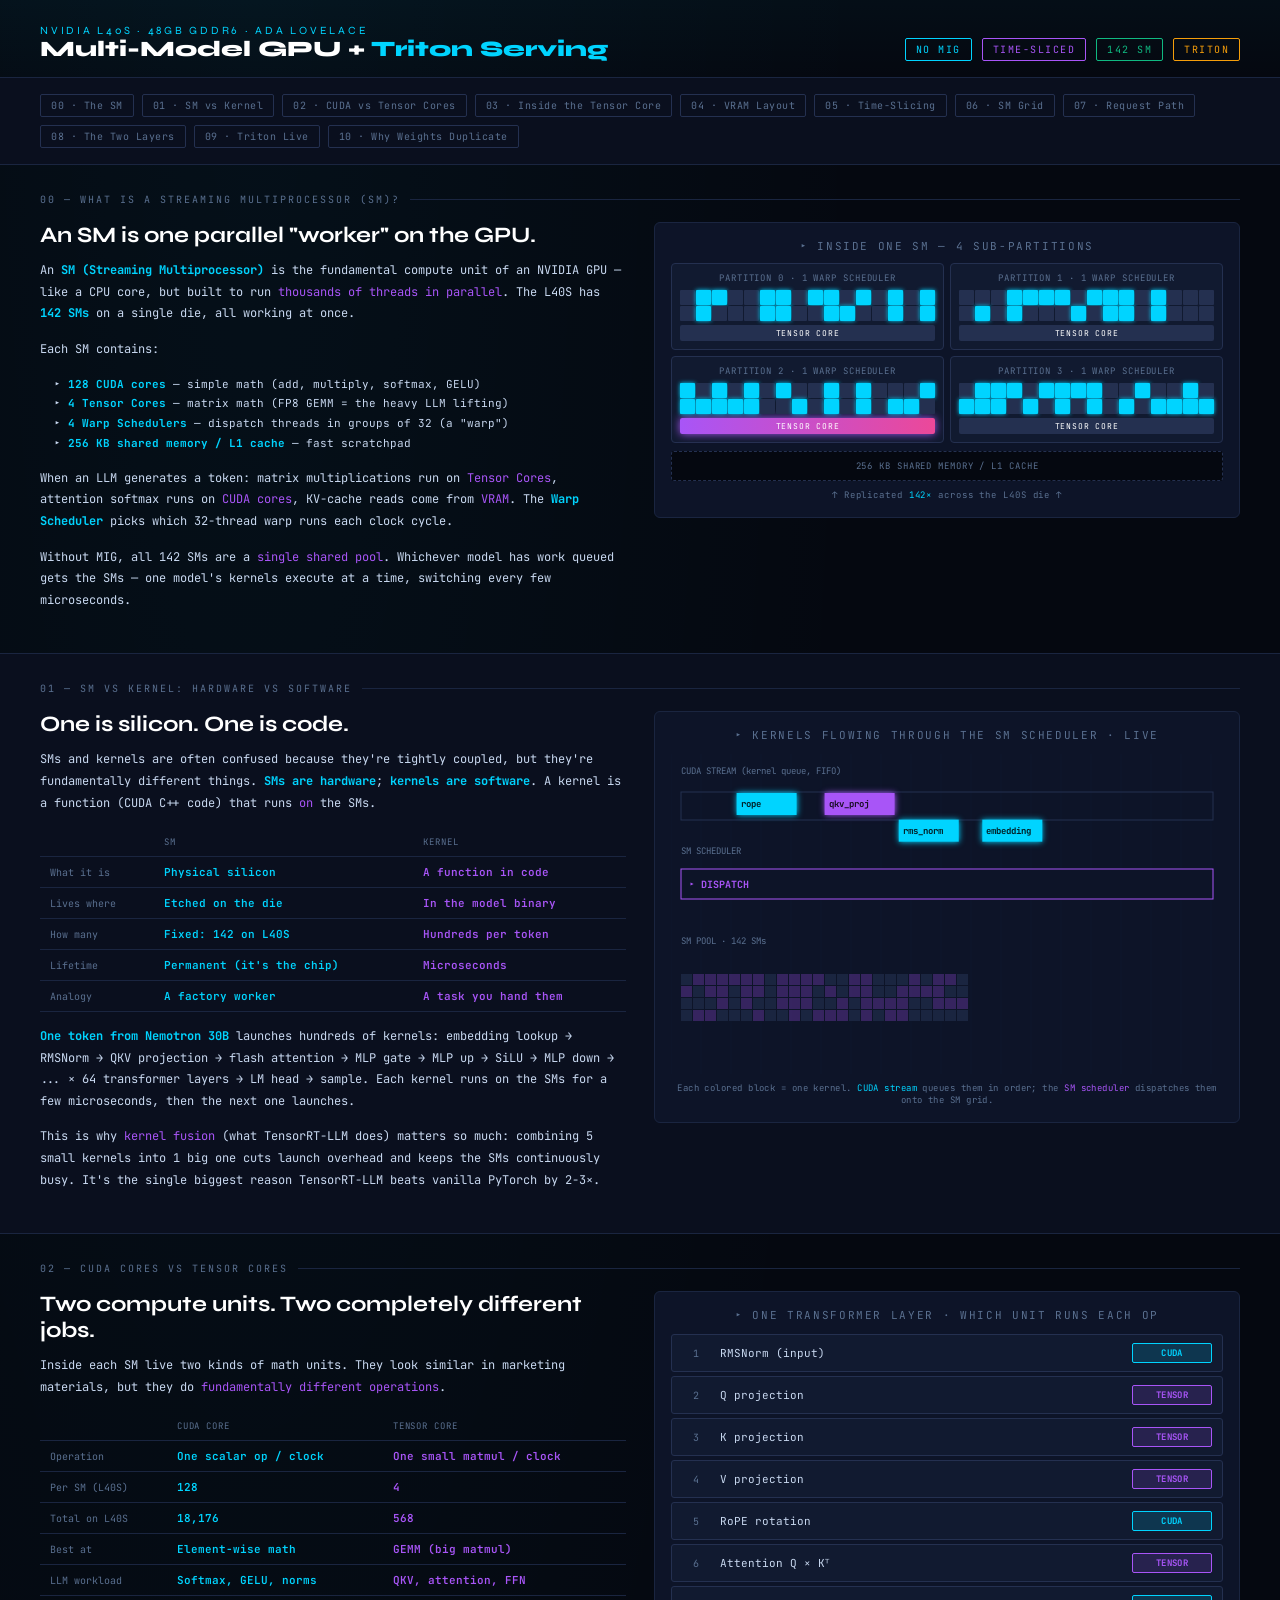
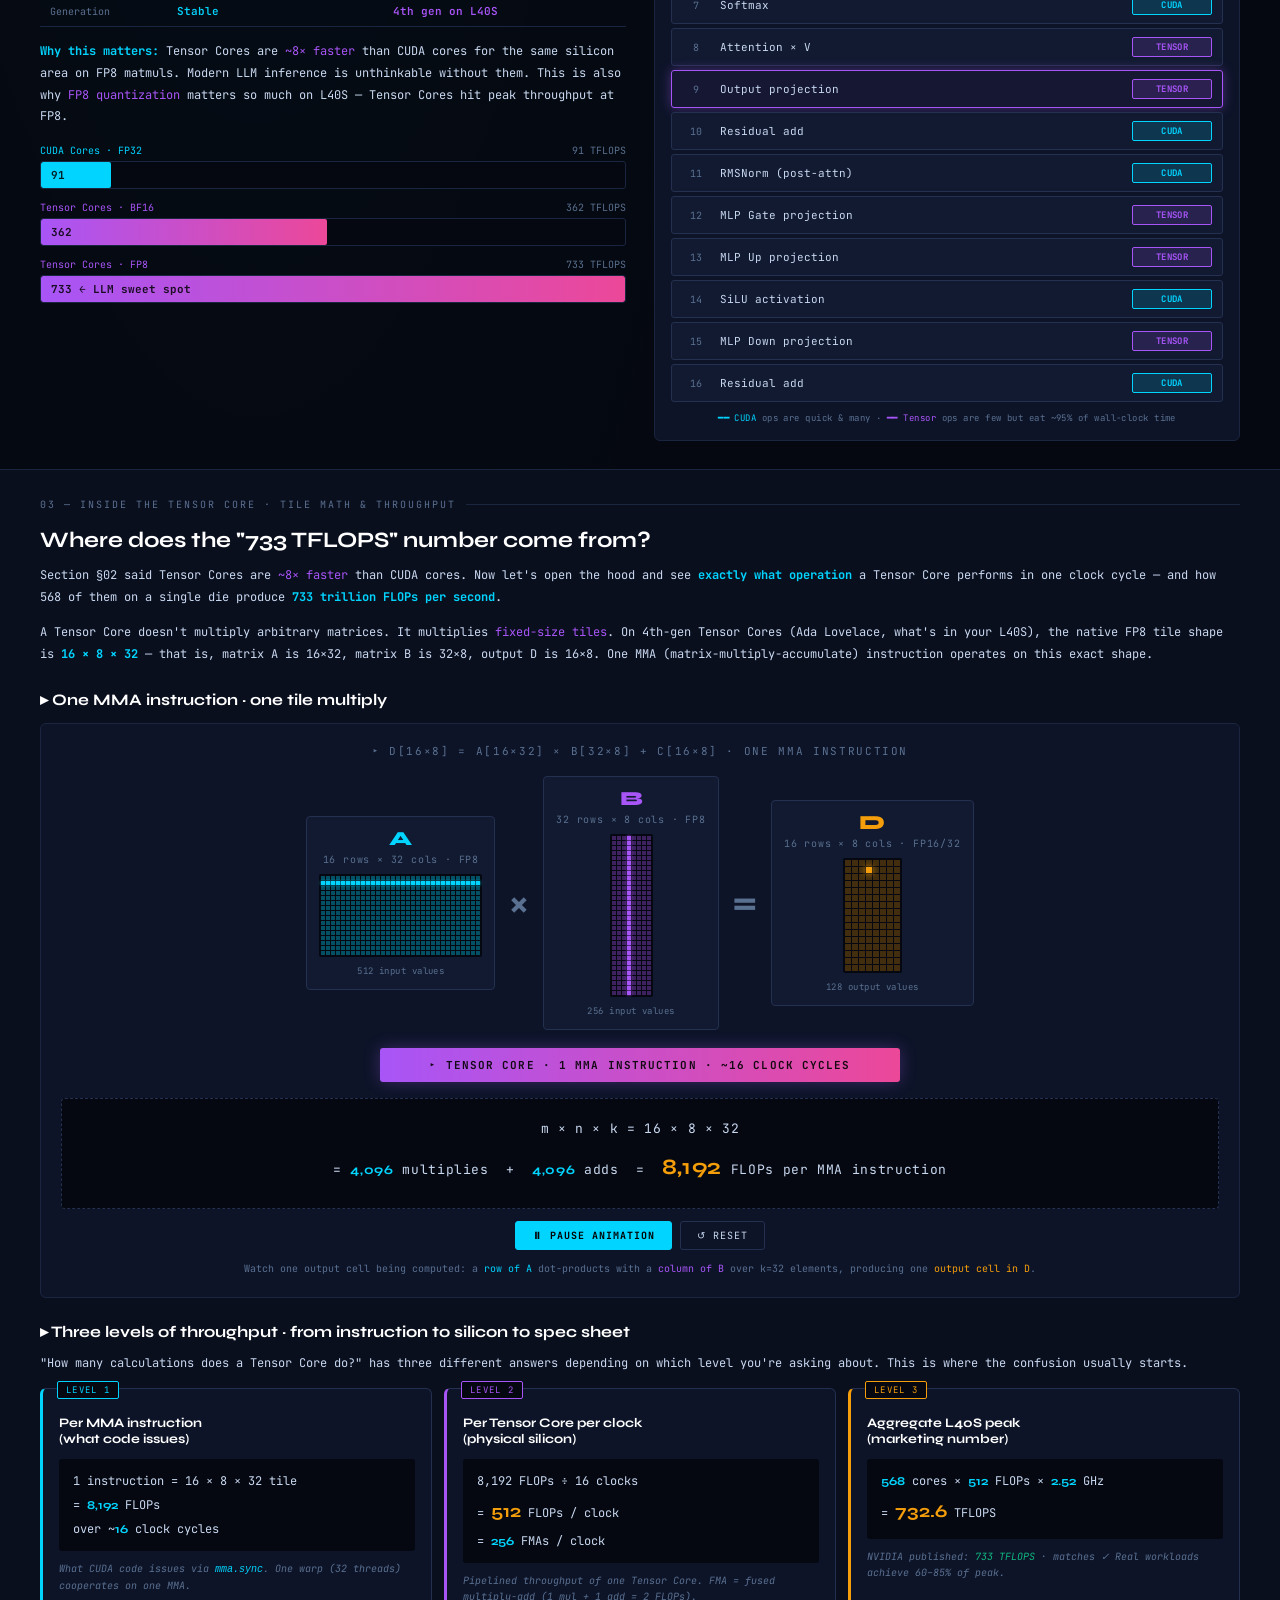
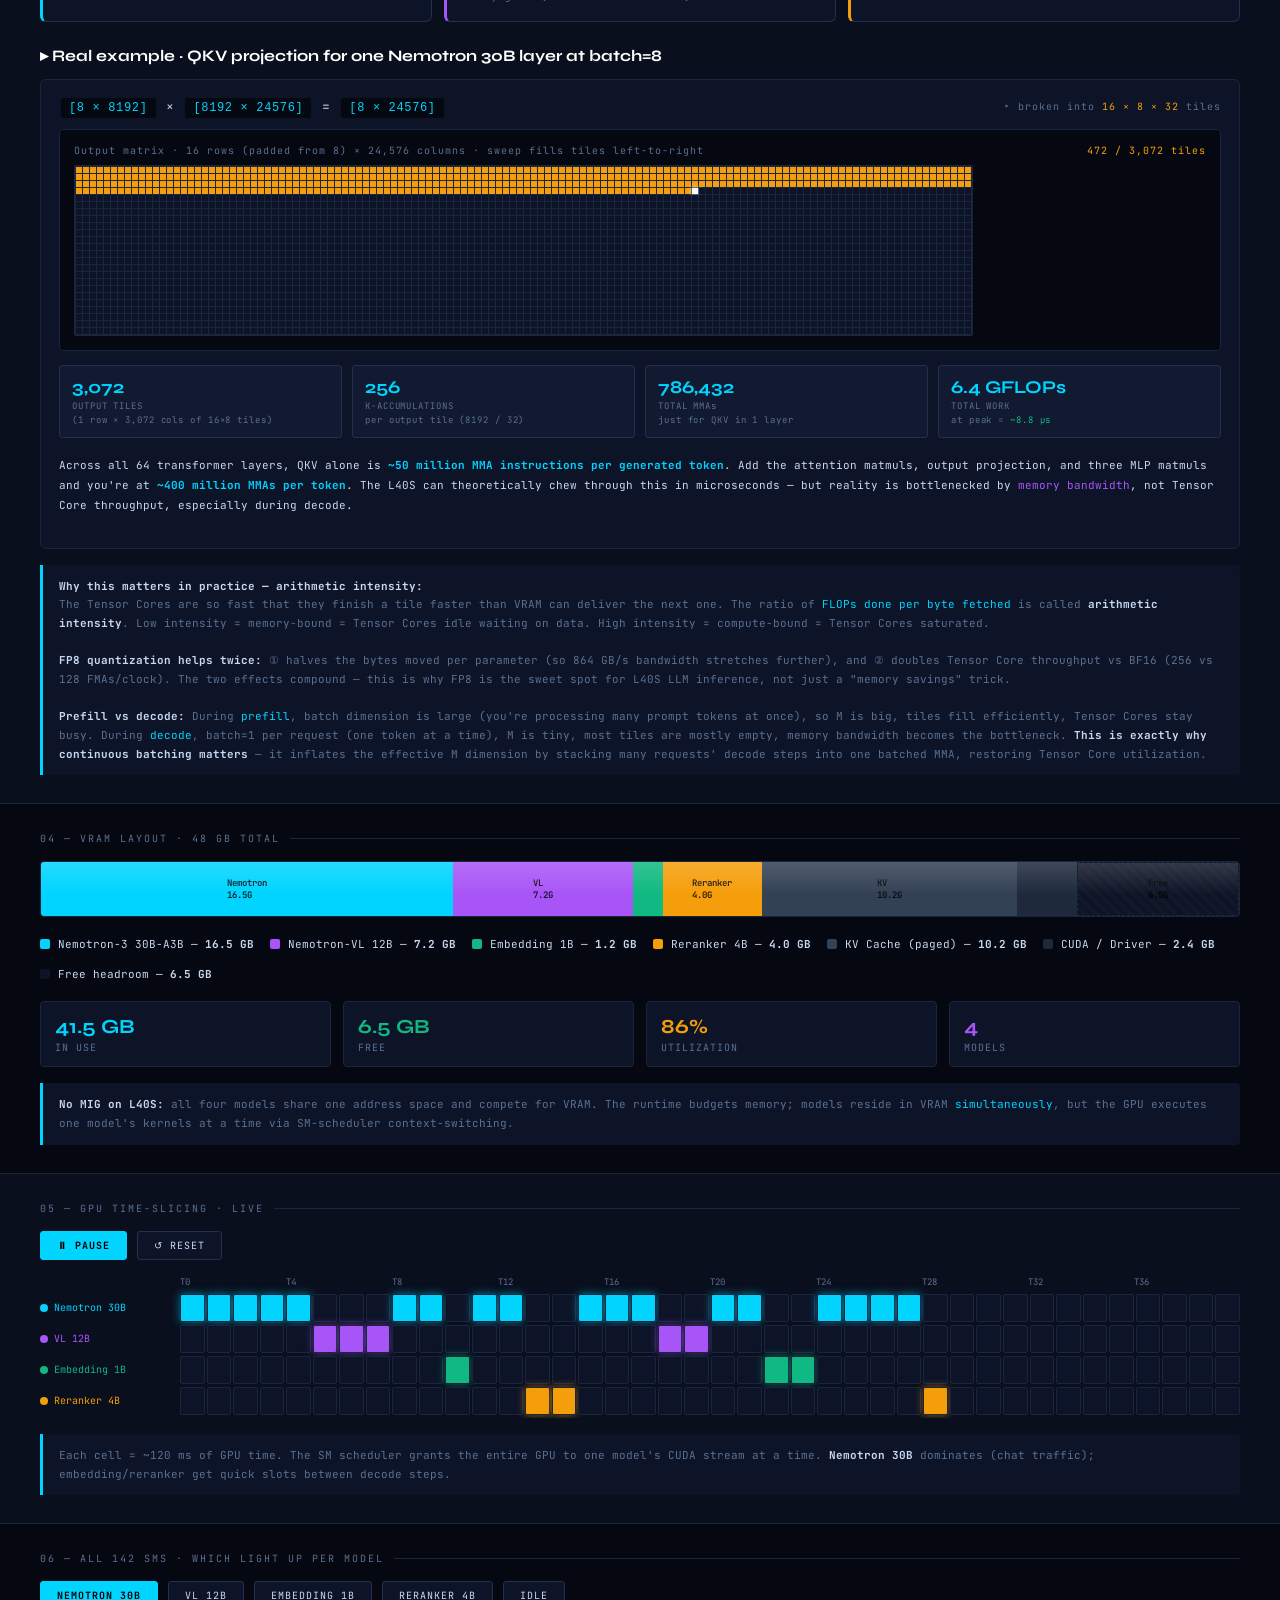
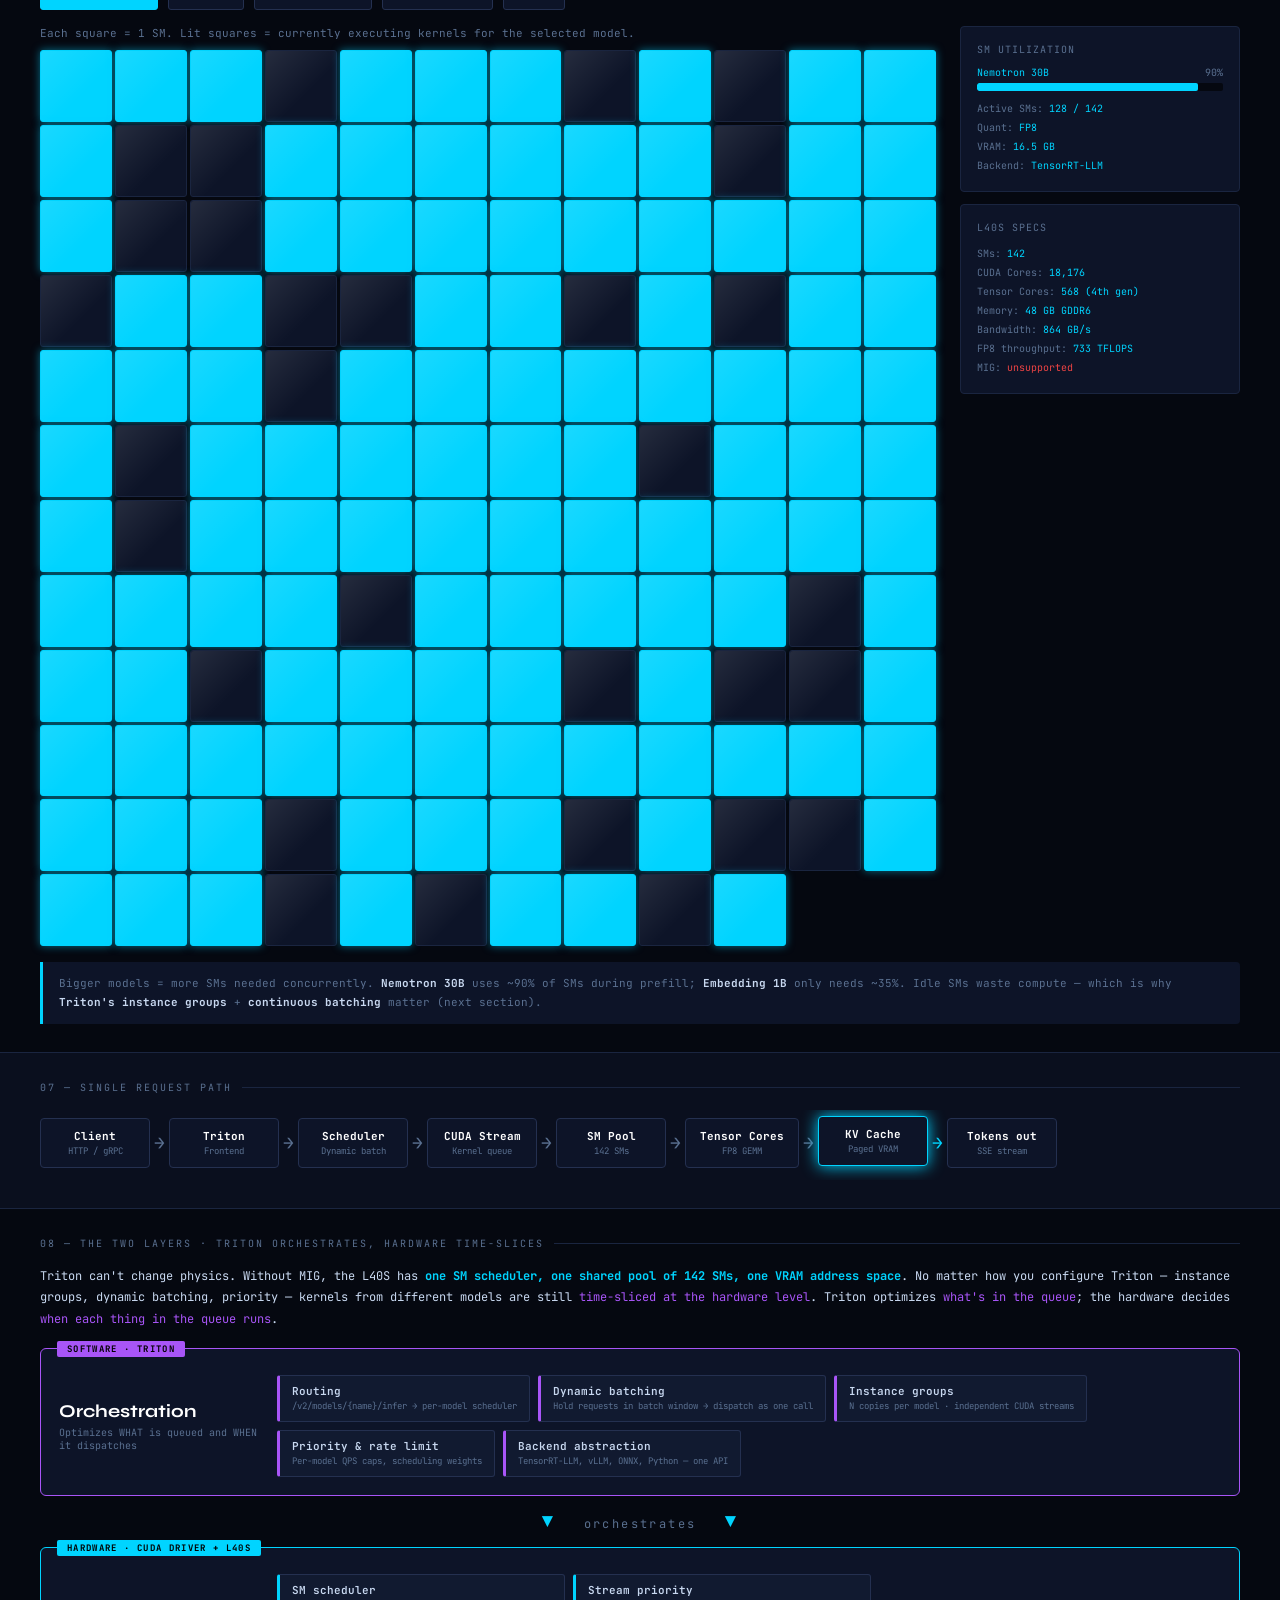
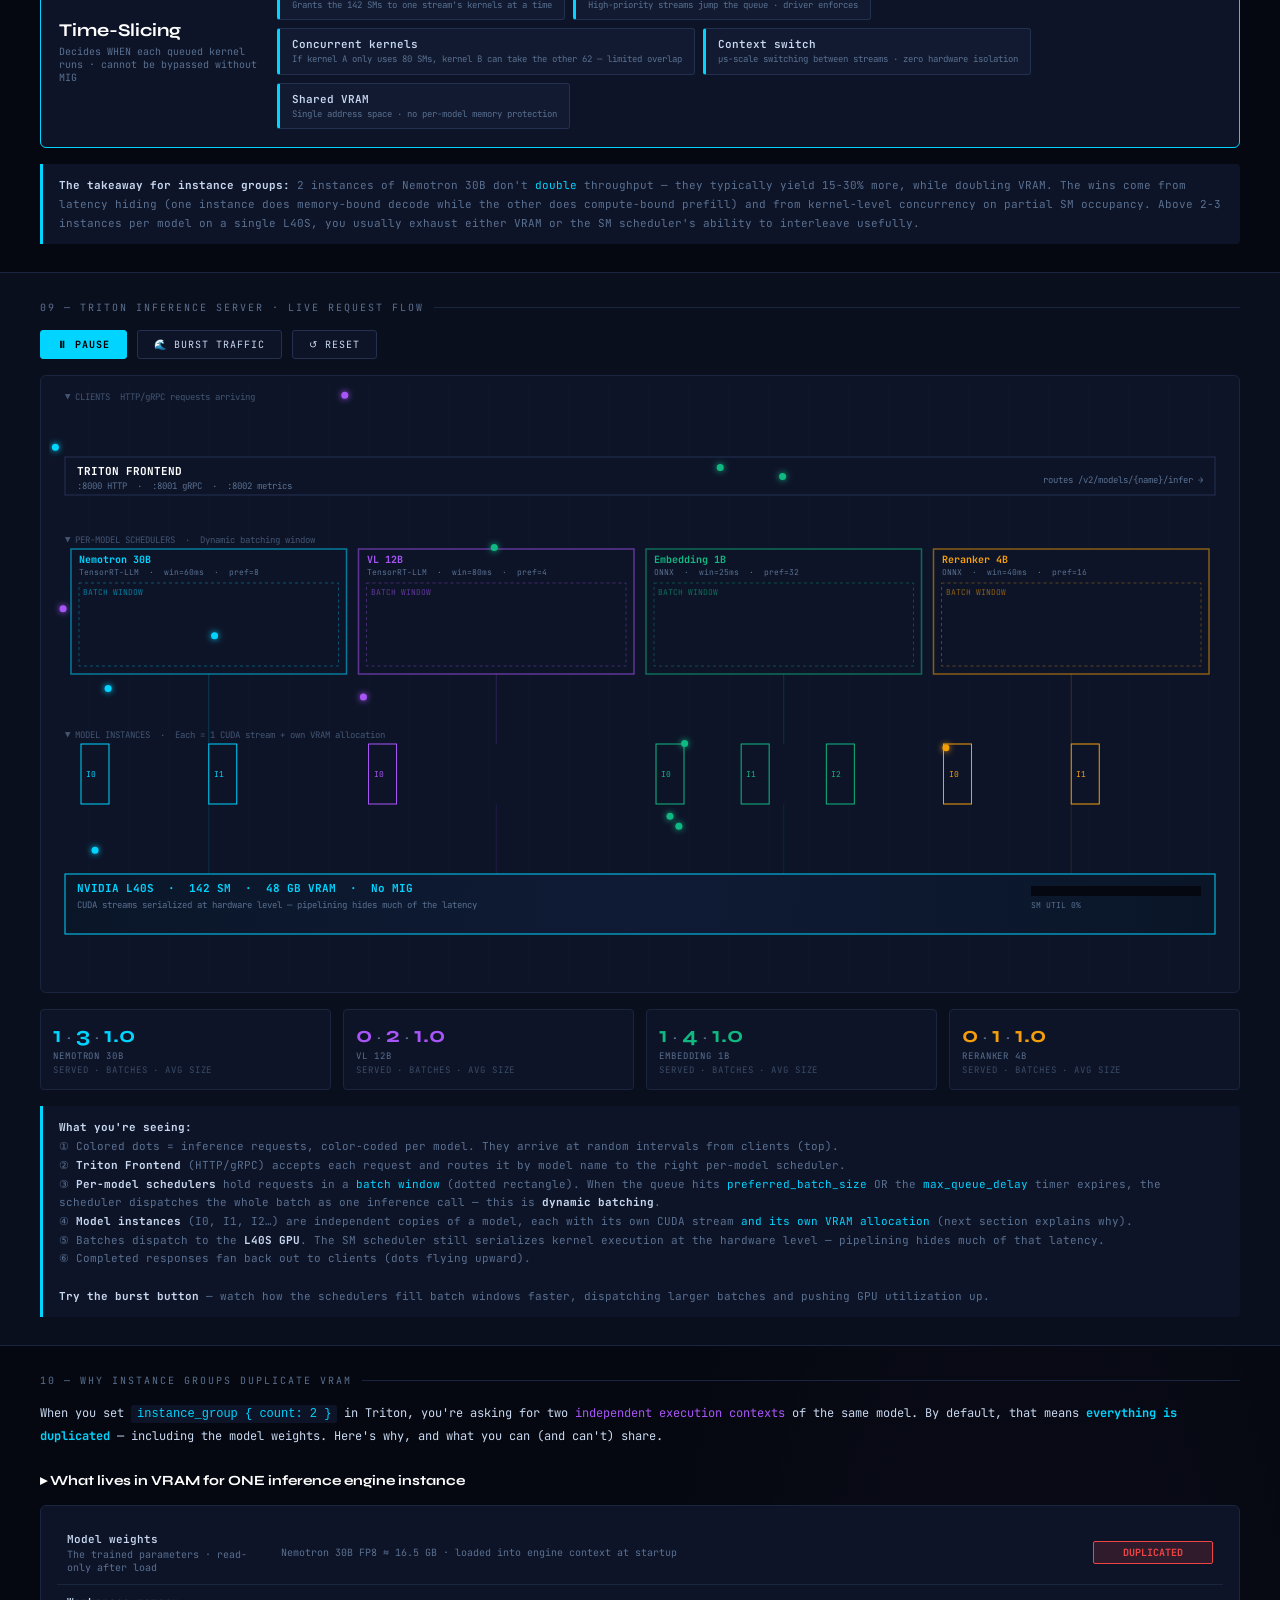
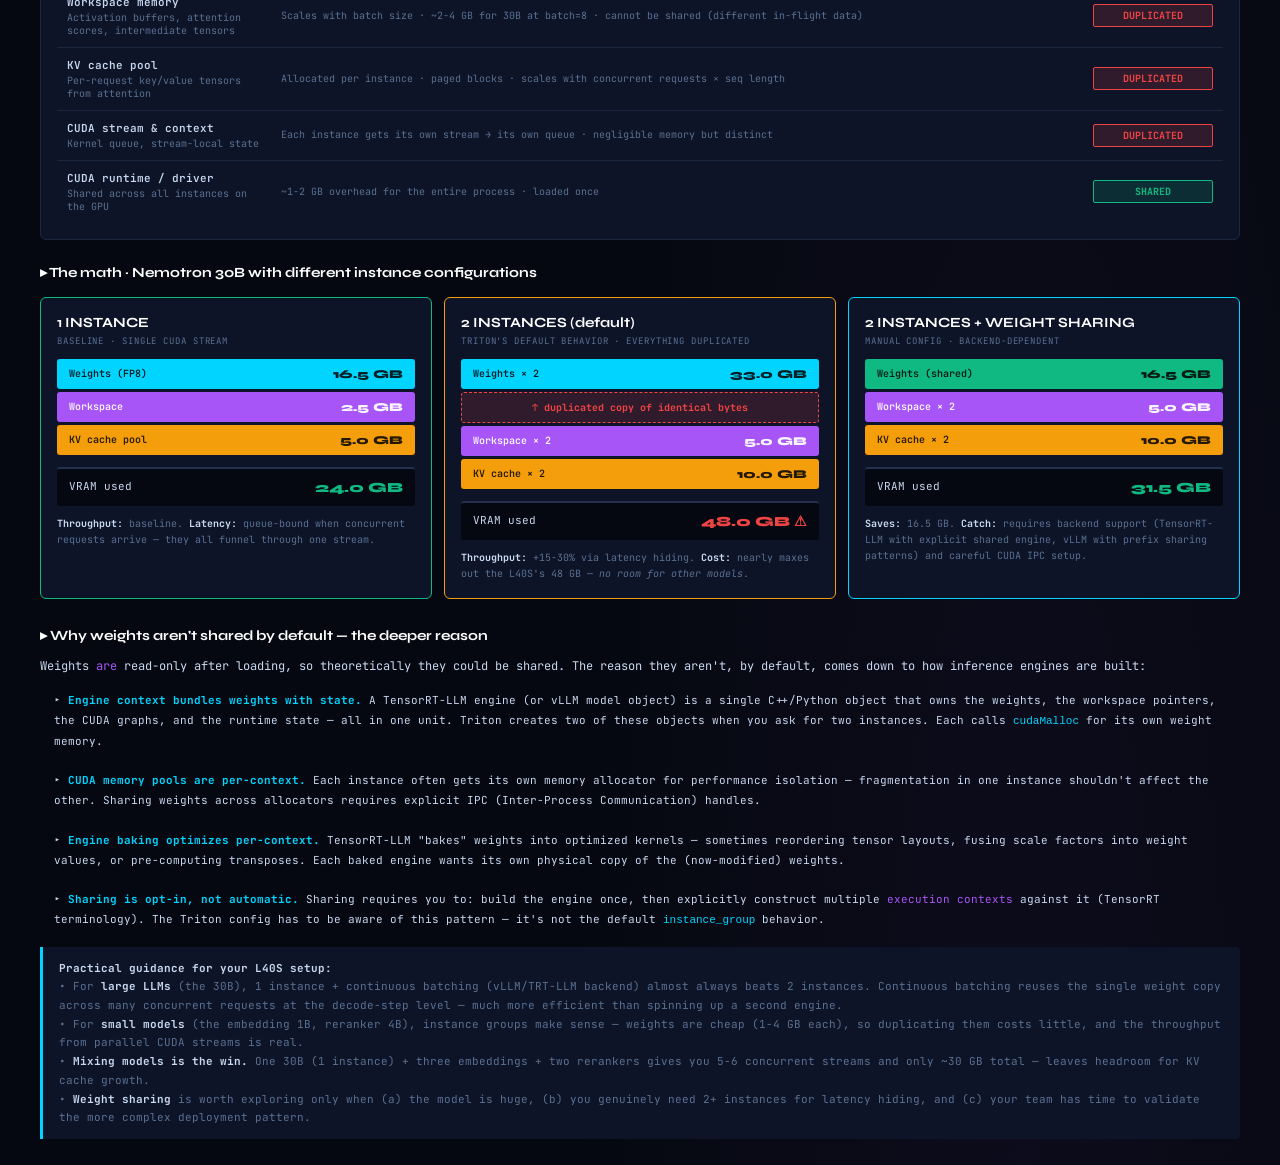
==== visualizations/l40s-gpu-internals.html @ 6299ca37 "Rename GPU viz to reflect its real focus: L40S internals, not Triton serving The page is 9 sections " ====
<!DOCTYPE html>
<html lang="en">
<head>
<meta charset="UTF-8">
<meta name="viewport" content="width=device-width, initial-scale=1.0">
<title>L40S GPU & Triton — Multi-Model Serving Architecture</title>
<link href="https://fonts.googleapis.com/css2?family=JetBrains+Mono:wght@300;400;600;700&family=Syne:wght@400;700;800&display=swap" rel="stylesheet">
<style>
  :root {
    --bg: #050810; --surface: #0a0f1e; --panel: #0d1428; --panel2: #111a30;
    --border: #1a2540; --border2: #243050; --text: #c8d8f0; --dim: #5a7090;
    --acc1: #00d4ff; --acc2: #a855f7; --acc3: #10b981; --acc4: #f59e0b;
    --acc5: #ef4444; --acc6: #ec4899;
    --m1: #00d4ff; --m2: #a855f7; --m3: #10b981; --m4: #f59e0b;
    --cuda: #00d4ff; --tensor: #a855f7;
    --hw: #00d4ff; --sw: #a855f7;
  }
  *, *::before, *::after { box-sizing: border-box; margin: 0; padding: 0; }
  html { scroll-behavior: smooth; }
  body {
    font-family: 'JetBrains Mono', monospace;
    background: var(--bg); color: var(--text);
    min-height: 100vh; overflow-x: hidden;
    background-image:
      radial-gradient(ellipse 80% 50% at 20% 0%, rgba(0,212,255,0.04) 0%, transparent 60%),
      radial-gradient(ellipse 60% 40% at 80% 100%, rgba(168,85,247,0.05) 0%, transparent 60%);
  }
  header {
    padding: 24px 40px 16px; border-bottom: 1px solid var(--border);
    display: flex; align-items: flex-end; justify-content: space-between; flex-wrap: wrap; gap: 16px;
    background: linear-gradient(180deg, rgba(0,212,255,0.03) 0%, transparent 100%);
  }
  .logo { font-family: 'Syne', sans-serif; }
  .logo-top { font-size: 11px; letter-spacing: 0.25em; color: var(--acc1); text-transform: uppercase; }
  .logo-main { font-size: 22px; font-weight: 800; color: #fff; line-height: 1.1; }
  .logo-main span { color: var(--acc1); }
  .badge { font-size: 10px; letter-spacing: 0.15em; padding: 4px 10px; border: 1px solid var(--acc1); color: var(--acc1); border-radius: 2px; text-transform: uppercase; }

  section { padding: 28px 40px; border-bottom: 1px solid var(--border); }
  @media (max-width: 700px) { section { padding: 24px 20px; } header { padding: 20px; } .toc { padding: 14px 20px; } }
  .sec-label {
    font-size: 10px; letter-spacing: 0.2em; color: var(--dim);
    text-transform: uppercase; margin-bottom: 16px;
    display: flex; align-items: center; gap: 10px;
  }
  .sec-label::after { content: ''; flex: 1; height: 1px; background: var(--border); }

  h3.section-h { font-family: 'Syne', sans-serif; font-size: 22px; font-weight: 700; color: #fff; margin-bottom: 12px; }
  .lead { font-size: 12px; line-height: 1.8; color: var(--text); margin-bottom: 14px; }
  .lead strong { color: var(--acc1); }
  .lead em { color: var(--acc2); font-style: normal; }

  /* TWO-COL LAYOUT */
  .two-col { display: grid; grid-template-columns: 1fr 1fr; gap: 28px; align-items: start; }
  @media (max-width: 900px) { .two-col { grid-template-columns: 1fr; } }

  /* SM EXPLAINER */
  #sec-sm-intro { background: var(--surface); }
  .sm-diagram { background: var(--panel); border: 1px solid var(--border); border-radius: 6px; padding: 16px; }
  .sm-title { text-align: center; font-size: 11px; color: var(--dim); letter-spacing: 0.15em; margin-bottom: 10px; text-transform: uppercase; }
  .sm-partitions { display: grid; grid-template-columns: 1fr 1fr; gap: 6px; }
  .sm-partition { background: var(--panel2); border: 1px solid var(--border2); border-radius: 4px; padding: 8px; }
  .sm-partition-title { font-size: 9px; color: var(--dim); margin-bottom: 6px; text-align: center; letter-spacing: 0.1em; }
  .core-row { display: grid; grid-template-columns: repeat(16, 1fr); gap: 1px; margin-bottom: 4px; }
  .cuda-core { aspect-ratio: 1; background: var(--border2); border-radius: 1px; transition: background 0.15s, box-shadow 0.15s; }
  .cuda-core.fire { background: var(--cuda); box-shadow: 0 0 4px var(--cuda); }
  .tensor-core { height: 16px; background: var(--border2); border-radius: 2px; margin-top: 4px; font-size: 8px; color: #fff; text-align: center; line-height: 16px; letter-spacing: 0.1em; transition: all 0.2s; }
  .tensor-core.fire { background: linear-gradient(90deg, var(--tensor), var(--acc6)); box-shadow: 0 0 8px var(--tensor); }
  .sm-shared-mem { margin-top: 8px; padding: 8px; background: var(--bg); border: 1px dashed var(--border2); border-radius: 3px; text-align: center; font-size: 9px; color: var(--dim); letter-spacing: 0.1em; }

  /* COMPARISON TABLE */
  table.compare { width: 100%; border-collapse: collapse; margin: 8px 0; font-size: 11px; }
  table.compare th, table.compare td { padding: 8px 10px; border-bottom: 1px solid var(--border); text-align: left; }
  table.compare th { color: var(--dim); font-weight: 400; letter-spacing: 0.1em; text-transform: uppercase; font-size: 9px; }
  table.compare td.label { color: var(--dim); font-size: 10px; }
  table.compare td.cuda { color: var(--cuda); font-weight: 600; }
  table.compare td.tensor { color: var(--tensor); font-weight: 600; }
  table.compare td.hw { color: var(--hw); font-weight: 600; }
  table.compare td.sw { color: var(--sw); font-weight: 600; }

  /* KERNEL PIPELINE (§01) */
  .kernel-viz {
    background: var(--panel); border: 1px solid var(--border); border-radius: 6px;
    padding: 16px; min-height: 360px; position: relative; overflow: hidden;
  }
  .kernel-viz-title { text-align: center; font-size: 11px; color: var(--dim); letter-spacing: 0.15em; margin-bottom: 12px; text-transform: uppercase; }
  canvas.kernel-canvas { display: block; width: 100%; height: 320px; }

  /* TRANSFORMER LAYER VIZ (§02) */
  .layer-viz { background: var(--panel); border: 1px solid var(--border); border-radius: 6px; padding: 16px; }
  .layer-stack { display: flex; flex-direction: column; gap: 4px; }
  .layer-op {
    display: grid; grid-template-columns: 28px 1fr 80px;
    gap: 10px; align-items: center; padding: 8px 10px;
    border: 1px solid var(--border2); border-radius: 3px;
    background: var(--panel2); font-size: 11px;
    transition: all 0.3s ease;
  }
  .layer-op.fire-cuda { border-color: var(--cuda); box-shadow: 0 0 12px rgba(0,212,255,0.4); background: rgba(0,212,255,0.05); }
  .layer-op.fire-tensor { border-color: var(--tensor); box-shadow: 0 0 12px rgba(168,85,247,0.4); background: rgba(168,85,247,0.05); }
  .op-num { color: var(--dim); font-size: 10px; text-align: center; }
  .op-name { color: var(--text); }
  .op-tag { font-size: 9px; padding: 3px 8px; border-radius: 2px; text-align: center; letter-spacing: 0.05em; font-weight: 700; }
  .op-tag.cuda { background: rgba(0,212,255,0.15); color: var(--cuda); border: 1px solid var(--cuda); }
  .op-tag.tensor { background: rgba(168,85,247,0.15); color: var(--tensor); border: 1px solid var(--tensor); }

  /* THROUGHPUT BARS */
  .throughput { margin-top: 16px; }
  .throughput-row { margin-bottom: 12px; }
  .throughput-label { font-size: 10px; color: var(--dim); margin-bottom: 4px; display: flex; justify-content: space-between; }
  .throughput-bar-bg { height: 28px; background: var(--bg); border-radius: 3px; overflow: hidden; position: relative; border: 1px solid var(--border); }
  .throughput-bar { height: 100%; border-radius: 2px; display: flex; align-items: center; padding: 0 10px; font-size: 11px; font-weight: 700; color: rgba(0,0,0,0.85); }

  /* TWO LAYERS (§07) */
  .two-layers { display: flex; flex-direction: column; gap: 8px; }
  .layer-block { background: var(--panel); border-radius: 6px; padding: 18px; position: relative; }
  .layer-block.sw-layer { border: 1px solid var(--sw); }
  .layer-block.hw-layer { border: 1px solid var(--hw); }
  .layer-stamp { position: absolute; top: -8px; left: 16px; padding: 2px 10px; font-size: 9px; letter-spacing: 0.15em; border-radius: 2px; font-weight: 700; }
  .layer-stamp.sw { background: var(--sw); color: #000; }
  .layer-stamp.hw { background: var(--hw); color: #000; }
  .layer-content { display: grid; grid-template-columns: 200px 1fr; gap: 18px; align-items: center; margin-top: 8px; }
  @media (max-width: 800px) { .layer-content { grid-template-columns: 1fr; } }
  .layer-title { font-family: 'Syne', sans-serif; font-size: 18px; font-weight: 700; color: #fff; }
  .layer-sub { font-size: 10px; color: var(--dim); margin-top: 4px; }
  .layer-boxes { display: flex; gap: 8px; flex-wrap: wrap; }
  .layer-box { padding: 8px 12px; background: var(--panel2); border: 1px solid var(--border2); border-radius: 3px; font-size: 10px; min-width: 120px; }
  .layer-box-title { color: var(--text); font-weight: 600; font-size: 11px; margin-bottom: 2px; }
  .layer-box-desc { color: var(--dim); font-size: 9px; line-height: 1.4; }
  .layer-box.sw-box { border-left: 3px solid var(--sw); }
  .layer-box.hw-box { border-left: 3px solid var(--hw); }

  .layer-arrow { text-align: center; color: var(--dim); font-size: 12px; padding: 6px 0; letter-spacing: 0.2em; }
  .layer-arrow .arrow { color: var(--acc1); font-size: 18px; }

  /* INSTANCE GROUP VRAM COMPARISON (§09) */
  .vram-scenarios { display: grid; grid-template-columns: repeat(3, 1fr); gap: 12px; margin-top: 16px; }
  @media (max-width: 1100px) { .vram-scenarios { grid-template-columns: 1fr; } }
  .vram-scenario { background: var(--panel); border: 1px solid var(--border); border-radius: 6px; padding: 16px; }
  .vram-scenario.scenario-good { border-color: var(--acc3); }
  .vram-scenario.scenario-bad { border-color: var(--acc4); }
  .vram-scenario.scenario-best { border-color: var(--acc1); }
  .vram-scenario h4 { font-family: 'Syne', sans-serif; font-size: 14px; font-weight: 700; color: #fff; margin-bottom: 4px; }
  .vram-scenario .h4-sub { font-size: 9px; color: var(--dim); letter-spacing: 0.1em; margin-bottom: 12px; text-transform: uppercase; }
  .vram-stack { display: flex; flex-direction: column; gap: 3px; margin-bottom: 12px; }
  .vram-block {
    padding: 8px 12px; border-radius: 3px; font-size: 10px;
    display: flex; justify-content: space-between; align-items: center;
    color: rgba(0,0,0,0.85); font-weight: 600;
    position: relative;
  }
  .vram-block.weight { background: var(--m1); }
  .vram-block.workspace { background: var(--m2); color: rgba(255,255,255,0.95); }
  .vram-block.kvcache { background: var(--m4); }
  .vram-block.shared { background: var(--m3); }
  .vram-block.dup-marker { background: rgba(239,68,68,0.15); color: var(--acc5); border: 1px dashed var(--acc5); font-weight: 700; }
  .vram-block .gb { font-family: 'Syne', sans-serif; font-weight: 800; font-size: 12px; }
  .vram-total {
    padding: 10px 12px; background: var(--bg); border-radius: 3px;
    font-size: 11px; color: var(--text); display: flex; justify-content: space-between;
    border-top: 2px solid var(--border2);
  }
  .vram-total .total-val { font-family: 'Syne', sans-serif; font-weight: 800; font-size: 14px; }
  .vram-total .total-good { color: var(--acc3); }
  .vram-total .total-bad { color: var(--acc5); }

  .scenario-note { font-size: 10px; color: var(--dim); margin-top: 10px; line-height: 1.6; }
  .scenario-note strong { color: var(--text); }

  /* What's Duplicated Diagram */
  .duplication-anatomy {
    background: var(--panel); border: 1px solid var(--border); border-radius: 6px;
    padding: 16px; margin-top: 16px;
  }
  .dup-row { display: grid; grid-template-columns: 200px 1fr 120px; gap: 14px; padding: 10px; border-bottom: 1px solid var(--border); align-items: center; font-size: 11px; }
  @media (max-width: 800px) { .dup-row { grid-template-columns: 1fr; gap: 6px; } .dup-row .dup-status { justify-self: start; } }
  .dup-row:last-child { border-bottom: none; }
  .dup-component { color: var(--text); font-weight: 600; }
  .dup-component .desc { color: var(--dim); font-weight: 400; font-size: 10px; margin-top: 2px; }
  .dup-status { font-size: 10px; padding: 4px 10px; border-radius: 2px; text-align: center; font-weight: 700; }
  .dup-yes { background: rgba(239,68,68,0.15); color: var(--acc5); border: 1px solid var(--acc5); }
  .dup-no { background: rgba(16,185,129,0.15); color: var(--acc3); border: 1px solid var(--acc3); }
  .dup-explain { color: var(--dim); font-size: 10px; line-height: 1.6; }

  /* VRAM */
  .vram-bar-wrap { background: var(--panel); border: 1px solid var(--border); border-radius: 4px; overflow: hidden; height: 56px; display: flex; margin-bottom: 20px; }
  .vram-seg { height: 100%; display: flex; align-items: center; justify-content: center; font-size: 9px; font-weight: 600; color: rgba(0,0,0,0.85); transition: all 0.6s ease; position: relative; overflow: hidden; }
  .vram-seg::after { content: ''; position: absolute; inset: 0; background: linear-gradient(180deg, rgba(255,255,255,0.15) 0%, transparent 60%); pointer-events: none; }
  .vram-seg:hover { filter: brightness(1.15); }
  .vram-legend { display: flex; flex-wrap: wrap; gap: 16px; }
  .legend-item { display: flex; align-items: center; gap: 8px; font-size: 11px; color: var(--text); }
  .legend-dot { width: 10px; height: 10px; border-radius: 2px; flex-shrink: 0; }
  .vram-stats { display: grid; grid-template-columns: repeat(4, 1fr); gap: 12px; margin-top: 20px; }
  @media (max-width: 700px) { .vram-stats { grid-template-columns: repeat(2, 1fr); } }
  .vstat { background: var(--panel); border: 1px solid var(--border); border-radius: 4px; padding: 12px 14px; }
  .vstat-val { font-size: 20px; font-weight: 700; font-family: 'Syne', sans-serif; }
  .vstat-lbl { font-size: 10px; color: var(--dim); margin-top: 2px; letter-spacing: 0.1em; }

  /* TIMELINE */
  .ts-row { display: flex; align-items: center; margin-bottom: 3px; }
  .ts-name { width: 140px; flex-shrink: 0; font-size: 10px; padding-right: 10px; display: flex; align-items: center; gap: 6px; }
  .ts-line { flex: 1; display: flex; gap: 2px; }
  .ts-slot { flex: 1; height: 28px; border-radius: 2px; background: var(--panel); border: 1px solid var(--border); transition: background 0.15s, box-shadow 0.15s; }

  /* CUDA GRID */
  .cuda-layout { display: grid; grid-template-columns: 1fr 280px; gap: 24px; align-items: start; }
  @media (max-width: 900px) { .cuda-layout { grid-template-columns: 1fr; } }
  .sm-grid { display: grid; grid-template-columns: repeat(12, 1fr); gap: 3px; }
  .sm-block { aspect-ratio: 1; border-radius: 3px; transition: all 0.2s ease; border: 1px solid var(--border); background: var(--panel); position: relative; }
  .sm-block::after { content: ''; position: absolute; inset: 0; background: linear-gradient(135deg, rgba(255,255,255,0.1) 0%, transparent 60%); border-radius: 3px; }
  .sm-block.fire-1 { background: var(--m1); box-shadow: 0 0 8px rgba(0,212,255,0.5); border-color: var(--m1); }
  .sm-block.fire-2 { background: var(--m2); box-shadow: 0 0 8px rgba(168,85,247,0.5); border-color: var(--m2); }
  .sm-block.fire-3 { background: var(--m3); box-shadow: 0 0 8px rgba(16,185,129,0.5); border-color: var(--m3); }
  .sm-block.fire-4 { background: var(--m4); box-shadow: 0 0 8px rgba(245,158,11,0.5); border-color: var(--m4); }

  .cuda-panel { background: var(--panel); border: 1px solid var(--border); border-radius: 4px; padding: 16px; margin-bottom: 12px; }
  .cuda-panel-title { font-size: 10px; color: var(--dim); margin-bottom: 10px; letter-spacing: 0.1em; text-transform: uppercase; }
  .util-bar-wrap { height: 8px; background: var(--bg); border-radius: 2px; overflow: hidden; margin: 4px 0 8px; }
  .util-bar { height: 100%; border-radius: 2px; transition: width 1s ease; }
  .util-label { display: flex; justify-content: space-between; font-size: 10px; color: var(--dim); }

  /* TRITON */
  .triton-canvas-wrap { background: var(--panel); border: 1px solid var(--border); border-radius: 6px; padding: 8px; position: relative; overflow: hidden; }
  canvas#tritonCanvas { display: block; width: 100%; height: 600px; }
  .triton-grid { display: grid; grid-template-columns: repeat(4, 1fr); gap: 12px; margin-top: 16px; }
  @media (max-width: 800px) { .triton-grid { grid-template-columns: repeat(2, 1fr); } }
  .triton-stat { background: var(--panel); border: 1px solid var(--border); border-radius: 4px; padding: 12px; }
  .triton-stat-val { font-family: 'Syne', sans-serif; font-size: 22px; font-weight: 700; }
  .triton-stat-lbl { font-size: 9px; color: var(--dim); letter-spacing: 0.1em; margin-top: 2px; line-height: 1.5; }

  /* CONTROLS */
  .controls { display: flex; gap: 10px; flex-wrap: wrap; margin-bottom: 16px; }
  .btn {
    font-family: 'JetBrains Mono', monospace;
    font-size: 10px; letter-spacing: 0.1em; text-transform: uppercase;
    padding: 7px 16px; border-radius: 3px; cursor: pointer;
    border: 1px solid var(--border2); background: var(--panel); color: var(--text);
    transition: all 0.2s ease;
  }
  .btn:hover { border-color: var(--acc1); color: var(--acc1); }
  .btn.active { background: var(--acc1); color: #000; border-color: var(--acc1); font-weight: 700; }

  .annotation { font-size: 11px; color: var(--dim); line-height: 1.7; background: var(--panel); border-left: 3px solid var(--acc1); padding: 12px 16px; border-radius: 0 4px 4px 0; margin-top: 16px; }
  .annotation strong { color: var(--text); }
  .annotation em { color: var(--acc1); font-style: normal; }

  ::-webkit-scrollbar { width: 6px; height: 6px; }
  ::-webkit-scrollbar-track { background: var(--bg); }
  ::-webkit-scrollbar-thumb { background: var(--border2); border-radius: 3px; }

  /* ── TENSOR CORE MATH (§03) ── */
  .tc-section h4 { font-family: 'Syne', sans-serif; font-size: 16px; color: #fff; margin: 24px 0 12px; font-weight: 700; }

  .mma-viz {
    background: var(--panel); border: 1px solid var(--border); border-radius: 6px;
    padding: 20px; margin-top: 14px;
  }
  .mma-title { text-align: center; font-size: 11px; color: var(--dim); letter-spacing: 0.15em; margin-bottom: 18px; text-transform: uppercase; }
  .mma-layout {
    display: flex; align-items: center; justify-content: center;
    gap: 14px; flex-wrap: wrap; margin-bottom: 18px;
  }
  .matrix-block {
    display: flex; flex-direction: column; align-items: center;
    padding: 12px; background: var(--panel2); border: 1px solid var(--border2);
    border-radius: 4px;
  }
  .matrix-label { font-family: 'Syne', sans-serif; font-size: 20px; font-weight: 800; color: #fff; line-height: 1; }
  .matrix-dim { font-size: 10px; color: var(--dim); margin: 4px 0 8px; letter-spacing: 0.08em; }
  .matrix-grid { display: grid; gap: 1px; background: var(--bg); padding: 2px; border-radius: 2px; }
  .matrix-grid.grid-a { grid-template-columns: repeat(32, 4px); grid-template-rows: repeat(16, 4px); }
  .matrix-grid.grid-b { grid-template-columns: repeat(8, 4px); grid-template-rows: repeat(32, 4px); }
  .matrix-grid.grid-d { grid-template-columns: repeat(8, 6px); grid-template-rows: repeat(16, 6px); }
  .mcell { background: var(--border2); transition: background 0.15s; }
  .mcell.cell-a { background: rgba(0,212,255,0.35); }
  .mcell.cell-b { background: rgba(168,85,247,0.35); }
  .mcell.cell-d { background: rgba(245,158,11,0.25); }
  .mcell.hot-row { background: var(--acc1) !important; box-shadow: 0 0 3px var(--acc1); }
  .mcell.hot-col { background: var(--acc2) !important; box-shadow: 0 0 3px var(--acc2); }
  .mcell.hot-out { background: var(--acc4) !important; box-shadow: 0 0 6px var(--acc4); }
  .matrix-stats { font-size: 9px; color: var(--dim); margin-top: 8px; letter-spacing: 0.05em; }
  .mma-op { font-family: 'Syne', sans-serif; font-size: 28px; font-weight: 800; color: var(--dim); }

  .tensor-core-callout {
    background: linear-gradient(90deg, var(--tensor), var(--acc6));
    color: rgba(0,0,0,0.9); padding: 10px 18px; border-radius: 3px;
    text-align: center; font-size: 11px; font-weight: 700; letter-spacing: 0.1em;
    margin: 16px auto; max-width: 520px;
    box-shadow: 0 0 16px rgba(168,85,247,0.3);
  }

  .flop-breakdown {
    background: var(--bg); border: 1px dashed var(--border2); border-radius: 4px;
    padding: 16px 20px; text-align: center; font-size: 13px;
    color: var(--text); line-height: 2.2; letter-spacing: 0.05em;
  }
  .flop-breakdown .num { color: var(--acc1); font-weight: 700; font-family: 'Syne', sans-serif; }
  .flop-breakdown .num.big { color: var(--acc4); font-size: 22px; }

  .mma-controls { display: flex; gap: 8px; justify-content: center; margin-top: 12px; flex-wrap: wrap; }

  /* Three Levels */
  .three-levels { display: grid; grid-template-columns: repeat(3, 1fr); gap: 12px; margin-top: 14px; }
  @media (max-width: 900px) { .three-levels { grid-template-columns: 1fr; } }
  .level-card {
    background: var(--panel); border: 1px solid var(--border2); border-radius: 6px;
    padding: 18px 16px 16px; position: relative;
  }
  .level-card.level-1 { border-left: 3px solid var(--acc1); }
  .level-card.level-2 { border-left: 3px solid var(--acc2); }
  .level-card.level-3 { border-left: 3px solid var(--acc4); }
  .level-badge {
    position: absolute; top: -8px; left: 14px; padding: 2px 8px;
    background: var(--bg); border: 1px solid var(--border2); font-size: 9px;
    color: var(--dim); letter-spacing: 0.15em; border-radius: 2px;
  }
  .level-card.level-1 .level-badge { color: var(--acc1); border-color: var(--acc1); }
  .level-card.level-2 .level-badge { color: var(--acc2); border-color: var(--acc2); }
  .level-card.level-3 .level-badge { color: var(--acc4); border-color: var(--acc4); }
  .level-title { font-family: 'Syne', sans-serif; font-size: 13px; color: #fff; margin-top: 8px; margin-bottom: 12px; font-weight: 700; }
  .level-formula { font-size: 12px; line-height: 2; color: var(--text); background: var(--bg); padding: 10px 14px; border-radius: 3px; }
  .level-formula .num { color: var(--acc1); font-family: 'Syne', sans-serif; font-weight: 700; }
  .level-formula .num.big { font-size: 18px; color: var(--acc4); }
  .level-note { font-size: 10px; color: var(--dim); margin-top: 10px; font-style: italic; line-height: 1.6; }
  .level-note .check { color: var(--acc3); }

  /* Real example */
  .real-example {
    background: var(--panel); border: 1px solid var(--border); border-radius: 6px;
    padding: 18px; margin-top: 14px;
  }
  .re-header {
    display: flex; justify-content: space-between; align-items: center;
    margin-bottom: 14px; flex-wrap: wrap; gap: 10px;
  }
  .re-formula { font-size: 13px; color: var(--text); letter-spacing: 0.05em; }
  .re-formula code {
    background: var(--bg); padding: 3px 8px; border-radius: 2px;
    color: var(--acc1); font-size: 12px; margin: 0 2px;
  }

  .tile-sweep-wrap {
    background: var(--bg); border: 1px solid var(--border); border-radius: 4px;
    padding: 14px; overflow-x: auto;
  }
  .tile-sweep-label { font-size: 10px; color: var(--dim); margin-bottom: 8px; letter-spacing: 0.1em; display: flex; justify-content: space-between; }
  .tile-sweep {
    display: grid; gap: 1px; padding: 2px; background: var(--border);
    border-radius: 2px;
    width: fit-content;
  }
  .tile-cell {
    width: 6px; height: 6px; background: var(--panel);
    transition: background 0.05s;
  }
  .tile-cell.filled { background: var(--acc4); }
  .tile-cell.active { background: #fff; box-shadow: 0 0 4px #fff; }

  .re-metrics { display: grid; grid-template-columns: repeat(4, 1fr); gap: 10px; margin-top: 14px; }
  @media (max-width: 700px) { .re-metrics { grid-template-columns: repeat(2, 1fr); } }
  .re-metric {
    background: var(--panel2); border: 1px solid var(--border2); border-radius: 3px;
    padding: 10px 12px;
  }
  .re-metric-val { font-family: 'Syne', sans-serif; font-size: 18px; font-weight: 700; color: var(--acc1); }
  .re-metric-lbl { font-size: 9px; color: var(--dim); letter-spacing: 0.1em; margin-top: 2px; line-height: 1.5; }

  .flow-row { display: flex; align-items: center; gap: 0; margin-top: 16px; overflow-x: auto; padding: 8px 0 12px; }
  .flow-node { flex-shrink: 0; background: var(--panel); border: 1px solid var(--border2); border-radius: 4px; padding: 10px 14px; font-size: 10px; text-align: center; min-width: 110px; transition: all 0.4s ease; }
  .flow-node-title { font-weight: 700; color: #fff; font-size: 11px; }
  .flow-node-sub { color: var(--dim); margin-top: 2px; font-size: 9px; }
  .flow-arrow { font-size: 18px; color: var(--dim); padding: 0 4px; flex-shrink: 0; transition: color 0.4s; }
  .flow-node.lit { box-shadow: 0 0 16px var(--acc1); border-color: var(--acc1); transform: translateY(-2px); }
  .flow-arrow.lit { color: var(--acc1); }

  .toc { display: flex; flex-wrap: wrap; gap: 8px; padding: 16px 40px; background: var(--surface); border-bottom: 1px solid var(--border); font-size: 10px; }
  .toc a { color: var(--dim); text-decoration: none; padding: 4px 10px; border: 1px solid var(--border2); border-radius: 2px; transition: all 0.2s; letter-spacing: 0.05em; }
  .toc a:hover { color: var(--acc1); border-color: var(--acc1); }
</style>
</head>
<body>

<header>
  <div class="logo">
    <div class="logo-top">NVIDIA L40S · 48GB GDDR6 · Ada Lovelace</div>
    <div class="logo-main">Multi-Model GPU + <span>Triton Serving</span></div>
  </div>
  <div style="display:flex;gap:10px;align-items:center;flex-wrap:wrap">
    <span class="badge">No MIG</span>
    <span class="badge" style="border-color:var(--acc2);color:var(--acc2);">Time-Sliced</span>
    <span class="badge" style="border-color:var(--acc3);color:var(--acc3);">142 SM</span>
    <span class="badge" style="border-color:var(--acc4);color:var(--acc4);">Triton</span>
  </div>
</header>

<nav class="toc">
  <a href="#s00">00 · The SM</a>
  <a href="#s01">01 · SM vs Kernel</a>
  <a href="#s02">02 · CUDA vs Tensor Cores</a>
  <a href="#s03">03 · Inside the Tensor Core</a>
  <a href="#s04">04 · VRAM Layout</a>
  <a href="#s05">05 · Time-Slicing</a>
  <a href="#s06">06 · SM Grid</a>
  <a href="#s07">07 · Request Path</a>
  <a href="#s08">08 · The Two Layers</a>
  <a href="#s09">09 · Triton Live</a>
  <a href="#s10">10 · Why Weights Duplicate</a>
</nav>

<!-- §00 — WHAT IS AN SM? -->
<section id="s00">
  <div class="sec-label">00 — What is a Streaming Multiprocessor (SM)?</div>
  <div class="two-col">
    <div>
      <h3 class="section-h">An SM is one parallel "worker" on the GPU.</h3>
      <p class="lead">An <strong>SM (Streaming Multiprocessor)</strong> is the fundamental compute unit of an NVIDIA GPU — like a CPU core, but built to run <em>thousands of threads in parallel</em>. The L40S has <strong>142 SMs</strong> on a single die, all working at once.</p>

      <p class="lead">Each SM contains:</p>
      <p class="lead" style="margin-left:14px;font-size:11px">
        ▸ <strong>128 CUDA cores</strong> — simple math (add, multiply, softmax, GELU)<br>
        ▸ <strong>4 Tensor Cores</strong> — matrix math (FP8 GEMM = the heavy LLM lifting)<br>
        ▸ <strong>4 Warp Schedulers</strong> — dispatch threads in groups of 32 (a "warp")<br>
        ▸ <strong>256 KB shared memory / L1 cache</strong> — fast scratchpad
      </p>

      <p class="lead">When an LLM generates a token: matrix multiplications run on <em>Tensor Cores</em>, attention softmax runs on <em>CUDA cores</em>, KV-cache reads come from <em>VRAM</em>. The <strong>Warp Scheduler</strong> picks which 32-thread warp runs each clock cycle.</p>

      <p class="lead">Without MIG, all 142 SMs are a <em>single shared pool</em>. Whichever model has work queued gets the SMs — one model's kernels execute at a time, switching every few microseconds.</p>
    </div>

    <div class="sm-diagram">
      <div class="sm-title">▸ Inside ONE SM — 4 sub-partitions</div>
      <div class="sm-partitions" id="smPartitions"></div>
      <div class="sm-shared-mem">256 KB SHARED MEMORY / L1 CACHE</div>
      <div style="text-align:center;font-size:9px;color:var(--dim);margin-top:8px;letter-spacing:0.1em">
        ↑ Replicated <span style="color:var(--acc1)">142×</span> across the L40S die ↑
      </div>
    </div>
  </div>
</section>

<!-- §01 — SM vs KERNEL -->
<section id="s01" style="background:var(--surface)">
  <div class="sec-label">01 — SM vs Kernel: Hardware vs Software</div>
  <div class="two-col">
    <div>
      <h3 class="section-h">One is silicon. One is code.</h3>
      <p class="lead">SMs and kernels are often confused because they're tightly coupled, but they're fundamentally different things. <strong>SMs are hardware</strong>; <strong>kernels are software</strong>. A kernel is a function (CUDA C++ code) that runs <em>on</em> the SMs.</p>

      <table class="compare">
        <tr><th></th><th>SM</th><th>Kernel</th></tr>
        <tr><td class="label">What it is</td><td class="hw">Physical silicon</td><td class="sw">A function in code</td></tr>
        <tr><td class="label">Lives where</td><td class="hw">Etched on the die</td><td class="sw">In the model binary</td></tr>
        <tr><td class="label">How many</td><td class="hw">Fixed: 142 on L40S</td><td class="sw">Hundreds per token</td></tr>
        <tr><td class="label">Lifetime</td><td class="hw">Permanent (it's the chip)</td><td class="sw">Microseconds</td></tr>
        <tr><td class="label">Analogy</td><td class="hw">A factory worker</td><td class="sw">A task you hand them</td></tr>
      </table>

      <p class="lead" style="margin-top:14px"><strong>One token from Nemotron 30B</strong> launches hundreds of kernels: embedding lookup → RMSNorm → QKV projection → flash attention → MLP gate → MLP up → SiLU → MLP down → ... × 64 transformer layers → LM head → sample. Each kernel runs on the SMs for a few microseconds, then the next one launches.</p>

      <p class="lead">This is why <em>kernel fusion</em> (what TensorRT-LLM does) matters so much: combining 5 small kernels into 1 big one cuts launch overhead and keeps the SMs continuously busy. It's the single biggest reason TensorRT-LLM beats vanilla PyTorch by 2-3×.</p>
    </div>

    <div class="kernel-viz">
      <div class="kernel-viz-title">▸ Kernels flowing through the SM scheduler · live</div>
      <canvas class="kernel-canvas" id="kernelCanvas"></canvas>
      <div style="font-size:9px;color:var(--dim);text-align:center;margin-top:8px;letter-spacing:0.05em">
        Each colored block = one kernel. <span style="color:var(--acc1)">CUDA stream</span> queues them in order; the <span style="color:var(--acc2)">SM scheduler</span> dispatches them onto the SM grid.
      </div>
    </div>
  </div>
</section>

<!-- §02 — CUDA vs TENSOR CORES -->
<section id="s02">
  <div class="sec-label">02 — CUDA Cores vs Tensor Cores</div>
  <div class="two-col">
    <div>
      <h3 class="section-h">Two compute units. Two completely different jobs.</h3>
      <p class="lead">Inside each SM live two kinds of math units. They look similar in marketing materials, but they do <em>fundamentally different operations</em>.</p>

      <table class="compare">
        <tr><th></th><th class="cuda">CUDA Core</th><th class="tensor">Tensor Core</th></tr>
        <tr><td class="label">Operation</td><td class="cuda">One scalar op / clock</td><td class="tensor">One small matmul / clock</td></tr>
        <tr><td class="label">Per SM (L40S)</td><td class="cuda">128</td><td class="tensor">4</td></tr>
        <tr><td class="label">Total on L40S</td><td class="cuda">18,176</td><td class="tensor">568</td></tr>
        <tr><td class="label">Best at</td><td class="cuda">Element-wise math</td><td class="tensor">GEMM (big matmul)</td></tr>
        <tr><td class="label">LLM workload</td><td class="cuda">Softmax, GELU, norms</td><td class="tensor">QKV, attention, FFN</td></tr>
        <tr><td class="label">Generation</td><td class="cuda">Stable</td><td class="tensor">4th gen on L40S</td></tr>
      </table>

      <p class="lead" style="margin-top:14px"><strong>Why this matters:</strong> Tensor Cores are <em>~8× faster</em> than CUDA cores for the same silicon area on FP8 matmuls. Modern LLM inference is unthinkable without them. This is also why <em>FP8 quantization</em> matters so much on L40S — Tensor Cores hit peak throughput at FP8.</p>

      <div class="throughput">
        <div class="throughput-row">
          <div class="throughput-label">
            <span style="color:var(--cuda)">CUDA Cores · FP32</span>
            <span>91 TFLOPS</span>
          </div>
          <div class="throughput-bar-bg">
            <div class="throughput-bar" style="background:var(--cuda);width:12%">91</div>
          </div>
        </div>
        <div class="throughput-row">
          <div class="throughput-label">
            <span style="color:var(--tensor)">Tensor Cores · BF16</span>
            <span>362 TFLOPS</span>
          </div>
          <div class="throughput-bar-bg">
            <div class="throughput-bar" style="background:linear-gradient(90deg,var(--tensor),var(--acc6));width:49%">362</div>
          </div>
        </div>
        <div class="throughput-row">
          <div class="throughput-label">
            <span style="color:var(--tensor)">Tensor Cores · FP8</span>
            <span>733 TFLOPS</span>
          </div>
          <div class="throughput-bar-bg">
            <div class="throughput-bar" style="background:linear-gradient(90deg,var(--tensor),var(--acc6));width:100%">733 ← LLM sweet spot</div>
          </div>
        </div>
      </div>
    </div>

    <div class="layer-viz">
      <div class="kernel-viz-title">▸ One Transformer layer · which unit runs each op</div>
      <div class="layer-stack" id="layerStack"></div>
      <div style="font-size:9px;color:var(--dim);text-align:center;margin-top:10px;letter-spacing:0.05em">
        <span style="color:var(--cuda)">━━ CUDA</span> ops are quick & many · <span style="color:var(--tensor)">━━ Tensor</span> ops are few but eat ~95% of wall-clock time
      </div>
    </div>
  </div>
</section>

<!-- §03 — INSIDE THE TENSOR CORE -->
<section id="s03" class="tc-section" style="background:var(--surface)">
  <div class="sec-label">03 — Inside the Tensor Core · Tile Math &amp; Throughput</div>

  <h3 class="section-h">Where does the "733 TFLOPS" number come from?</h3>
  <p class="lead">Section §02 said Tensor Cores are <em>~8× faster</em> than CUDA cores. Now let's open the hood and see <strong>exactly what operation</strong> a Tensor Core performs in one clock cycle — and how 568 of them on a single die produce <strong>733 trillion FLOPs per second</strong>.</p>

  <p class="lead">A Tensor Core doesn't multiply arbitrary matrices. It multiplies <em>fixed-size tiles</em>. On 4th-gen Tensor Cores (Ada Lovelace, what's in your L40S), the native FP8 tile shape is <strong>16 × 8 × 32</strong> — that is, matrix A is 16×32, matrix B is 32×8, output D is 16×8. One MMA (matrix-multiply-accumulate) instruction operates on this exact shape.</p>

  <!-- ── VIZ 1: One MMA tile ── -->
  <h4>▸ One MMA instruction · one tile multiply</h4>

  <div class="mma-viz">
    <div class="mma-title">▸ D[16×8] = A[16×32] × B[32×8] + C[16×8] · one MMA instruction</div>

    <div class="mma-layout">
      <div class="matrix-block">
        <div class="matrix-label" style="color:var(--acc1)">A</div>
        <div class="matrix-dim">16 rows × 32 cols · FP8</div>
        <div class="matrix-grid grid-a" id="matA"></div>
        <div class="matrix-stats">512 input values</div>
      </div>
      <div class="mma-op">×</div>
      <div class="matrix-block">
        <div class="matrix-label" style="color:var(--acc2)">B</div>
        <div class="matrix-dim">32 rows × 8 cols · FP8</div>
        <div class="matrix-grid grid-b" id="matB"></div>
        <div class="matrix-stats">256 input values</div>
      </div>
      <div class="mma-op">=</div>
      <div class="matrix-block">
        <div class="matrix-label" style="color:var(--acc4)">D</div>
        <div class="matrix-dim">16 rows × 8 cols · FP16/32</div>
        <div class="matrix-grid grid-d" id="matD"></div>
        <div class="matrix-stats">128 output values</div>
      </div>
    </div>

    <div class="tensor-core-callout">
      ▸ TENSOR CORE · 1 MMA INSTRUCTION · ~16 CLOCK CYCLES
    </div>

    <div class="flop-breakdown">
      m × n × k = 16 × 8 × 32<br>
      = <span class="num">4,096</span> multiplies &nbsp;+&nbsp; <span class="num">4,096</span> adds
      &nbsp;=&nbsp; <span class="num big">8,192</span> FLOPs per MMA instruction
    </div>

    <div class="mma-controls">
      <button class="btn active" id="btnMMAPlay" onclick="toggleMMA()">⏸ Pause animation</button>
      <button class="btn" onclick="resetMMA()">↺ Reset</button>
    </div>

    <div style="font-size:10px;color:var(--dim);text-align:center;margin-top:10px;line-height:1.7">
      Watch one output cell being computed: a <span style="color:var(--acc1)">row of A</span> dot-products with a <span style="color:var(--acc2)">column of B</span> over k=32 elements, producing one <span style="color:var(--acc4)">output cell in D</span>.
    </div>
  </div>

  <!-- ── VIZ 2: Three levels of throughput ── -->
  <h4>▸ Three levels of throughput · from instruction to silicon to spec sheet</h4>

  <p class="lead">"How many calculations does a Tensor Core do?" has three different answers depending on which level you're asking about. This is where the confusion usually starts.</p>

  <div class="three-levels">

    <div class="level-card level-1">
      <div class="level-badge">LEVEL 1</div>
      <div class="level-title">Per MMA instruction<br>(what code issues)</div>
      <div class="level-formula">
        1 instruction = 16 × 8 × 32 tile<br>
        = <span class="num">8,192</span> FLOPs<br>
        over ~<span class="num">16</span> clock cycles
      </div>
      <div class="level-note">What CUDA code issues via <code style="color:var(--acc1)">mma.sync</code>. One warp (32 threads) cooperates on one MMA.</div>
    </div>

    <div class="level-card level-2">
      <div class="level-badge">LEVEL 2</div>
      <div class="level-title">Per Tensor Core per clock<br>(physical silicon)</div>
      <div class="level-formula">
        8,192 FLOPs ÷ 16 clocks<br>
        = <span class="num big">512</span> FLOPs / clock<br>
        = <span class="num">256</span> FMAs / clock
      </div>
      <div class="level-note">Pipelined throughput of one Tensor Core. FMA = fused multiply-add (1 mul + 1 add = 2 FLOPs).</div>
    </div>

    <div class="level-card level-3">
      <div class="level-badge">LEVEL 3</div>
      <div class="level-title">Aggregate L40S peak<br>(marketing number)</div>
      <div class="level-formula">
        <span class="num">568</span> cores × <span class="num">512</span> FLOPs × <span class="num">2.52</span> GHz<br>
        = <span class="num big">732.6</span> TFLOPS
      </div>
      <div class="level-note">NVIDIA published: <span class="check">733 TFLOPS</span> · matches ✓ Real workloads achieve 60–85% of peak.</div>
    </div>

  </div>

  <!-- ── VIZ 3: Real example ── -->
  <h4>▸ Real example · QKV projection for one Nemotron 30B layer at batch=8</h4>

  <div class="real-example">
    <div class="re-header">
      <div class="re-formula">
        <code>[8 × 8192]</code> × <code>[8192 × 24576]</code> = <code>[8 × 24576]</code>
      </div>
      <div style="font-size:10px;color:var(--dim);letter-spacing:0.1em">
        ▸ broken into <span style="color:var(--acc4)">16 × 8 × 32</span> tiles
      </div>
    </div>

    <div class="tile-sweep-wrap">
      <div class="tile-sweep-label">
        <span>Output matrix · 16 rows (padded from 8) × 24,576 columns · sweep fills tiles left-to-right</span>
        <span id="tileSweepProgress" style="color:var(--acc4)">0 / 3,072 tiles</span>
      </div>
      <div class="tile-sweep" id="tileSweep"></div>
    </div>

    <div class="re-metrics">
      <div class="re-metric">
        <div class="re-metric-val">3,072</div>
        <div class="re-metric-lbl">OUTPUT TILES<br>(1 row × 3,072 cols of 16×8 tiles)</div>
      </div>
      <div class="re-metric">
        <div class="re-metric-val">256</div>
        <div class="re-metric-lbl">K-ACCUMULATIONS<br>per output tile (8192 / 32)</div>
      </div>
      <div class="re-metric">
        <div class="re-metric-val">786,432</div>
        <div class="re-metric-lbl">TOTAL MMAs<br>just for QKV in 1 layer</div>
      </div>
      <div class="re-metric">
        <div class="re-metric-val">6.4 GFLOPs</div>
        <div class="re-metric-lbl">TOTAL WORK<br>at peak = <span style="color:var(--acc3)">~8.8 μs</span></div>
      </div>
    </div>

    <p class="lead" style="margin-top:18px;font-size:11px">Across all 64 transformer layers, QKV alone is <strong>~50 million MMA instructions per generated token</strong>. Add the attention matmuls, output projection, and three MLP matmuls and you're at <strong>~400 million MMAs per token</strong>. The L40S can theoretically chew through this in microseconds — but reality is bottlenecked by <em>memory bandwidth</em>, not Tensor Core throughput, especially during decode.</p>
  </div>

  <div class="annotation">
    <strong>Why this matters in practice — arithmetic intensity:</strong>
    <br>The Tensor Cores are so fast that they finish a tile faster than VRAM can deliver the next one. The ratio of <em>FLOPs done per byte fetched</em> is called <strong>arithmetic intensity</strong>. Low intensity = memory-bound = Tensor Cores idle waiting on data. High intensity = compute-bound = Tensor Cores saturated.
    <br><br><strong>FP8 quantization helps twice:</strong> ① halves the bytes moved per parameter (so 864 GB/s bandwidth stretches further), and ② doubles Tensor Core throughput vs BF16 (256 vs 128 FMAs/clock). The two effects compound — this is why FP8 is the sweet spot for L40S LLM inference, not just a "memory savings" trick.
    <br><br><strong>Prefill vs decode:</strong> During <em>prefill</em>, batch dimension is large (you're processing many prompt tokens at once), so M is big, tiles fill efficiently, Tensor Cores stay busy. During <em>decode</em>, batch=1 per request (one token at a time), M is tiny, most tiles are mostly empty, memory bandwidth becomes the bottleneck. <strong>This is exactly why continuous batching matters</strong> — it inflates the effective M dimension by stacking many requests' decode steps into one batched MMA, restoring Tensor Core utilization.
  </div>
</section>

<!-- §04 — VRAM -->
<section id="s04">
  <div class="sec-label">04 — VRAM Layout · 48 GB Total</div>
  <div class="vram-bar-wrap" id="vramBar"></div>
  <div class="vram-legend" id="vramLegend"></div>
  <div class="vram-stats" id="vramStats"></div>
  <div class="annotation">
    <strong>No MIG on L40S:</strong> all four models share one address space and compete for VRAM. The runtime budgets memory; models reside in VRAM <em>simultaneously</em>, but the GPU executes one model's kernels at a time via SM-scheduler context-switching.
  </div>
</section>

<!-- §04 — TIMELINE -->
<section id="s05" style="background:var(--surface)">
  <div class="sec-label">05 — GPU Time-Slicing · live</div>
  <div class="controls">
    <button class="btn active" id="btnPlay" onclick="toggleTL()">⏸ Pause</button>
    <button class="btn" onclick="resetTL()">↺ Reset</button>
  </div>
  <div id="tlContainer" style="overflow-x:auto"></div>
  <div class="annotation">
    Each cell = ~120 ms of GPU time. The SM scheduler grants the entire GPU to one model's CUDA stream at a time. <strong>Nemotron 30B</strong> dominates (chat traffic); embedding/reranker get quick slots between decode steps.
  </div>
</section>

<!-- §05 — SM GRID -->
<section id="s06">
  <div class="sec-label">06 — All 142 SMs · which light up per model</div>
  <div class="controls">
    <button class="btn active" id="btn-m0" onclick="lightModel(0)">Nemotron 30B</button>
    <button class="btn" id="btn-m1" onclick="lightModel(1)">VL 12B</button>
    <button class="btn" id="btn-m2" onclick="lightModel(2)">Embedding 1B</button>
    <button class="btn" id="btn-m3" onclick="lightModel(3)">Reranker 4B</button>
    <button class="btn" id="btn-idle" onclick="lightModel(-1)">Idle</button>
  </div>
  <div class="cuda-layout">
    <div>
      <div style="font-size:11px;color:var(--dim);margin-bottom:10px">Each square = 1 SM. Lit squares = currently executing kernels for the selected model.</div>
      <div class="sm-grid" id="smGrid"></div>
    </div>
    <div>
      <div class="cuda-panel">
        <div class="cuda-panel-title">SM Utilization</div>
        <div id="utilInfo"></div>
      </div>
      <div class="cuda-panel">
        <div class="cuda-panel-title">L40S Specs</div>
        <div style="font-size:10px;line-height:1.9;color:var(--dim)">
          <div>SMs: <span style="color:var(--acc1)">142</span></div>
          <div>CUDA Cores: <span style="color:var(--acc1)">18,176</span></div>
          <div>Tensor Cores: <span style="color:var(--acc1)">568 (4th gen)</span></div>
          <div>Memory: <span style="color:var(--acc1)">48 GB GDDR6</span></div>
          <div>Bandwidth: <span style="color:var(--acc1)">864 GB/s</span></div>
          <div>FP8 throughput: <span style="color:var(--acc1)">733 TFLOPS</span></div>
          <div>MIG: <span style="color:var(--acc5)">unsupported</span></div>
        </div>
      </div>
    </div>
  </div>
  <div class="annotation">
    Bigger models = more SMs needed concurrently. <strong>Nemotron 30B</strong> uses ~90% of SMs during prefill; <strong>Embedding 1B</strong> only needs ~35%. Idle SMs waste compute — which is why <strong>Triton's instance groups</strong> + <strong>continuous batching</strong> matter (next section).
  </div>
</section>

<!-- §06 — REQUEST PATH -->
<section id="s07" style="background:var(--surface)">
  <div class="sec-label">07 — Single Request Path</div>
  <div class="flow-row">
    <div class="flow-node" id="fn0"><div class="flow-node-title">Client</div><div class="flow-node-sub">HTTP / gRPC</div></div>
    <div class="flow-arrow" id="fa0">→</div>
    <div class="flow-node" id="fn1"><div class="flow-node-title">Triton</div><div class="flow-node-sub">Frontend</div></div>
    <div class="flow-arrow" id="fa1">→</div>
    <div class="flow-node" id="fn2"><div class="flow-node-title">Scheduler</div><div class="flow-node-sub">Dynamic batch</div></div>
    <div class="flow-arrow" id="fa2">→</div>
    <div class="flow-node" id="fn3"><div class="flow-node-title">CUDA Stream</div><div class="flow-node-sub">Kernel queue</div></div>
    <div class="flow-arrow" id="fa3">→</div>
    <div class="flow-node" id="fn4"><div class="flow-node-title">SM Pool</div><div class="flow-node-sub">142 SMs</div></div>
    <div class="flow-arrow" id="fa4">→</div>
    <div class="flow-node" id="fn5"><div class="flow-node-title">Tensor Cores</div><div class="flow-node-sub">FP8 GEMM</div></div>
    <div class="flow-arrow" id="fa5">→</div>
    <div class="flow-node" id="fn6"><div class="flow-node-title">KV Cache</div><div class="flow-node-sub">Paged VRAM</div></div>
    <div class="flow-arrow" id="fa6">→</div>
    <div class="flow-node" id="fn7"><div class="flow-node-title">Tokens out</div><div class="flow-node-sub">SSE stream</div></div>
  </div>
</section>

<!-- §07 — THE TWO LAYERS -->
<section id="s08">
  <div class="sec-label">08 — The Two Layers · Triton orchestrates, Hardware time-slices</div>

  <p class="lead" style="margin-bottom:18px">Triton can't change physics. Without MIG, the L40S has <strong>one SM scheduler, one shared pool of 142 SMs, one VRAM address space</strong>. No matter how you configure Triton — instance groups, dynamic batching, priority — kernels from different models are still <em>time-sliced at the hardware level</em>. Triton optimizes <em>what's in the queue</em>; the hardware decides <em>when each thing in the queue runs</em>.</p>

  <div class="two-layers">

    <div class="layer-block sw-layer">
      <div class="layer-stamp sw">SOFTWARE · TRITON</div>
      <div class="layer-content">
        <div>
          <div class="layer-title">Orchestration</div>
          <div class="layer-sub">Optimizes WHAT is queued and WHEN it dispatches</div>
        </div>
        <div class="layer-boxes">
          <div class="layer-box sw-box">
            <div class="layer-box-title">Routing</div>
            <div class="layer-box-desc">/v2/models/{name}/infer → per-model scheduler</div>
          </div>
          <div class="layer-box sw-box">
            <div class="layer-box-title">Dynamic batching</div>
            <div class="layer-box-desc">Hold requests in batch window → dispatch as one call</div>
          </div>
          <div class="layer-box sw-box">
            <div class="layer-box-title">Instance groups</div>
            <div class="layer-box-desc">N copies per model · independent CUDA streams</div>
          </div>
          <div class="layer-box sw-box">
            <div class="layer-box-title">Priority &amp; rate limit</div>
            <div class="layer-box-desc">Per-model QPS caps, scheduling weights</div>
          </div>
          <div class="layer-box sw-box">
            <div class="layer-box-title">Backend abstraction</div>
            <div class="layer-box-desc">TensorRT-LLM, vLLM, ONNX, Python — one API</div>
          </div>
        </div>
      </div>
    </div>

    <div class="layer-arrow">
      <span class="arrow">▼</span> &nbsp; orchestrates &nbsp; <span class="arrow">▼</span>
    </div>

    <div class="layer-block hw-layer">
      <div class="layer-stamp hw">HARDWARE · CUDA DRIVER + L40S</div>
      <div class="layer-content">
        <div>
          <div class="layer-title">Time-Slicing</div>
          <div class="layer-sub">Decides WHEN each queued kernel runs · cannot be bypassed without MIG</div>
        </div>
        <div class="layer-boxes">
          <div class="layer-box hw-box">
            <div class="layer-box-title">SM scheduler</div>
            <div class="layer-box-desc">Grants the 142 SMs to one stream's kernels at a time</div>
          </div>
          <div class="layer-box hw-box">
            <div class="layer-box-title">Stream priority</div>
            <div class="layer-box-desc">High-priority streams jump the queue · driver enforces</div>
          </div>
          <div class="layer-box hw-box">
            <div class="layer-box-title">Concurrent kernels</div>
            <div class="layer-box-desc">If kernel A only uses 80 SMs, kernel B can take the other 62 — limited overlap</div>
          </div>
          <div class="layer-box hw-box">
            <div class="layer-box-title">Context switch</div>
            <div class="layer-box-desc">μs-scale switching between streams · zero hardware isolation</div>
          </div>
          <div class="layer-box hw-box">
            <div class="layer-box-title">Shared VRAM</div>
            <div class="layer-box-desc">Single address space · no per-model memory protection</div>
          </div>
        </div>
      </div>
    </div>

  </div>

  <div class="annotation">
    <strong>The takeaway for instance groups:</strong> 2 instances of Nemotron 30B don't <em>double</em> throughput — they typically yield 15-30% more, while doubling VRAM. The wins come from latency hiding (one instance does memory-bound decode while the other does compute-bound prefill) and from kernel-level concurrency on partial SM occupancy. Above 2-3 instances per model on a single L40S, you usually exhaust either VRAM or the SM scheduler's ability to interleave usefully.
  </div>
</section>

<!-- §08 — TRITON ANIMATION -->
<section id="s09" style="background:var(--surface)">
  <div class="sec-label">09 — Triton Inference Server · Live Request Flow</div>
  <div class="controls">
    <button class="btn active" id="btnTPlay" onclick="toggleTriton()">⏸ Pause</button>
    <button class="btn" onclick="boostTraffic()">🌊 Burst traffic</button>
    <button class="btn" onclick="resetTriton()">↺ Reset</button>
  </div>
  <div class="triton-canvas-wrap">
    <canvas id="tritonCanvas"></canvas>
  </div>
  <div class="triton-grid" id="tritonStats"></div>
  <div class="annotation">
    <strong>What you're seeing:</strong>
    <br>① Colored dots = inference requests, color-coded per model. They arrive at random intervals from clients (top).
    <br>② <strong>Triton Frontend</strong> (HTTP/gRPC) accepts each request and routes it by model name to the right per-model scheduler.
    <br>③ <strong>Per-model schedulers</strong> hold requests in a <em>batch window</em> (dotted rectangle). When the queue hits <em>preferred_batch_size</em> OR the <em>max_queue_delay</em> timer expires, the scheduler dispatches the whole batch as one inference call — this is <strong>dynamic batching</strong>.
    <br>④ <strong>Model instances</strong> (I0, I1, I2…) are independent copies of a model, each with its own CUDA stream <em>and its own VRAM allocation</em> (next section explains why).
    <br>⑤ Batches dispatch to the <strong>L40S GPU</strong>. The SM scheduler still serializes kernel execution at the hardware level — pipelining hides much of that latency.
    <br>⑥ Completed responses fan back out to clients (dots flying upward).
    <br><br><strong>Try the burst button</strong> — watch how the schedulers fill batch windows faster, dispatching larger batches and pushing GPU utilization up.
  </div>
</section>

<!-- §09 — WHY INSTANCE GROUPS DUPLICATE VRAM -->
<section id="s10">
  <div class="sec-label">10 — Why Instance Groups Duplicate VRAM</div>

  <p class="lead">When you set <code style="color:var(--acc1);background:var(--panel);padding:2px 6px;border-radius:2px">instance_group { count: 2 }</code> in Triton, you're asking for two <em>independent execution contexts</em> of the same model. By default, that means <strong>everything is duplicated</strong> — including the model weights. Here's why, and what you can (and can't) share.</p>

  <h4 style="font-family:'Syne',sans-serif;font-size:14px;color:#fff;margin:24px 0 12px">▸ What lives in VRAM for ONE inference engine instance</h4>

  <div class="duplication-anatomy">
    <div class="dup-row">
      <div class="dup-component">Model weights<div class="desc">The trained parameters · read-only after load</div></div>
      <div class="dup-explain">Nemotron 30B FP8 ≈ 16.5 GB · loaded into engine context at startup</div>
      <div class="dup-status dup-yes">DUPLICATED</div>
    </div>
    <div class="dup-row">
      <div class="dup-component">Workspace memory<div class="desc">Activation buffers, attention scores, intermediate tensors</div></div>
      <div class="dup-explain">Scales with batch size · ~2-4 GB for 30B at batch=8 · cannot be shared (different in-flight data)</div>
      <div class="dup-status dup-yes">DUPLICATED</div>
    </div>
    <div class="dup-row">
      <div class="dup-component">KV cache pool<div class="desc">Per-request key/value tensors from attention</div></div>
      <div class="dup-explain">Allocated per instance · paged blocks · scales with concurrent requests × seq length</div>
      <div class="dup-status dup-yes">DUPLICATED</div>
    </div>
    <div class="dup-row">
      <div class="dup-component">CUDA stream &amp; context<div class="desc">Kernel queue, stream-local state</div></div>
      <div class="dup-explain">Each instance gets its own stream → its own queue · negligible memory but distinct</div>
      <div class="dup-status dup-yes">DUPLICATED</div>
    </div>
    <div class="dup-row">
      <div class="dup-component">CUDA runtime / driver<div class="desc">Shared across all instances on the GPU</div></div>
      <div class="dup-explain">~1-2 GB overhead for the entire process · loaded once</div>
      <div class="dup-status dup-no">SHARED</div>
    </div>
  </div>

  <h4 style="font-family:'Syne',sans-serif;font-size:14px;color:#fff;margin:24px 0 12px">▸ The math · Nemotron 30B with different instance configurations</h4>

  <div class="vram-scenarios">

    <div class="vram-scenario scenario-good">
      <h4>1 INSTANCE</h4>
      <div class="h4-sub">Baseline · single CUDA stream</div>
      <div class="vram-stack">
        <div class="vram-block weight"><span>Weights (FP8)</span><span class="gb">16.5 GB</span></div>
        <div class="vram-block workspace"><span>Workspace</span><span class="gb">2.5 GB</span></div>
        <div class="vram-block kvcache"><span>KV cache pool</span><span class="gb">5.0 GB</span></div>
      </div>
      <div class="vram-total">
        <span>VRAM used</span>
        <span class="total-val total-good">24.0 GB</span>
      </div>
      <div class="scenario-note">
        <strong>Throughput:</strong> baseline. <strong>Latency:</strong> queue-bound when concurrent requests arrive — they all funnel through one stream.
      </div>
    </div>

    <div class="vram-scenario scenario-bad">
      <h4>2 INSTANCES (default)</h4>
      <div class="h4-sub">Triton's default behavior · everything duplicated</div>
      <div class="vram-stack">
        <div class="vram-block weight"><span>Weights × 2</span><span class="gb">33.0 GB</span></div>
        <div class="vram-block dup-marker" style="justify-content:center"><span>↑ duplicated copy of identical bytes</span></div>
        <div class="vram-block workspace"><span>Workspace × 2</span><span class="gb">5.0 GB</span></div>
        <div class="vram-block kvcache"><span>KV cache × 2</span><span class="gb">10.0 GB</span></div>
      </div>
      <div class="vram-total">
        <span>VRAM used</span>
        <span class="total-val total-bad">48.0 GB ⚠</span>
      </div>
      <div class="scenario-note">
        <strong>Throughput:</strong> +15-30% via latency hiding. <strong>Cost:</strong> nearly maxes out the L40S's 48 GB — <em>no room for other models</em>.
      </div>
    </div>

    <div class="vram-scenario scenario-best">
      <h4>2 INSTANCES + WEIGHT SHARING</h4>
      <div class="h4-sub">Manual config · backend-dependent</div>
      <div class="vram-stack">
        <div class="vram-block shared"><span>Weights (shared)</span><span class="gb">16.5 GB</span></div>
        <div class="vram-block workspace"><span>Workspace × 2</span><span class="gb">5.0 GB</span></div>
        <div class="vram-block kvcache"><span>KV cache × 2</span><span class="gb">10.0 GB</span></div>
      </div>
      <div class="vram-total">
        <span>VRAM used</span>
        <span class="total-val total-good">31.5 GB</span>
      </div>
      <div class="scenario-note">
        <strong>Saves:</strong> 16.5 GB. <strong>Catch:</strong> requires backend support (TensorRT-LLM with explicit shared engine, vLLM with prefix sharing patterns) and careful CUDA IPC setup.
      </div>
    </div>
  </div>

  <h4 style="font-family:'Syne',sans-serif;font-size:14px;color:#fff;margin:28px 0 12px">▸ Why weights aren't shared by default — the deeper reason</h4>

  <p class="lead">Weights <em>are</em> read-only after loading, so theoretically they could be shared. The reason they aren't, by default, comes down to how inference engines are built:</p>

  <p class="lead" style="margin-left:14px;font-size:11px">
    ▸ <strong>Engine context bundles weights with state.</strong> A TensorRT-LLM engine (or vLLM model object) is a single C++/Python object that owns the weights, the workspace pointers, the CUDA graphs, and the runtime state — all in one unit. Triton creates two of these objects when you ask for two instances. Each calls <code style="color:var(--acc1)">cudaMalloc</code> for its own weight memory.<br><br>
    ▸ <strong>CUDA memory pools are per-context.</strong> Each instance often gets its own memory allocator for performance isolation — fragmentation in one instance shouldn't affect the other. Sharing weights across allocators requires explicit IPC (Inter-Process Communication) handles.<br><br>
    ▸ <strong>Engine baking optimizes per-context.</strong> TensorRT-LLM "bakes" weights into optimized kernels — sometimes reordering tensor layouts, fusing scale factors into weight values, or pre-computing transposes. Each baked engine wants its own physical copy of the (now-modified) weights.<br><br>
    ▸ <strong>Sharing is opt-in, not automatic.</strong> Sharing requires you to: build the engine once, then explicitly construct multiple <em>execution contexts</em> against it (TensorRT terminology). The Triton config has to be aware of this pattern — it's not the default <code style="color:var(--acc1)">instance_group</code> behavior.
  </p>

  <div class="annotation">
    <strong>Practical guidance for your L40S setup:</strong>
    <br>• For <strong>large LLMs</strong> (the 30B), 1 instance + continuous batching (vLLM/TRT-LLM backend) almost always beats 2 instances. Continuous batching reuses the single weight copy across many concurrent requests at the decode-step level — much more efficient than spinning up a second engine.
    <br>• For <strong>small models</strong> (the embedding 1B, reranker 4B), instance groups make sense — weights are cheap (1-4 GB each), so duplicating them costs little, and the throughput from parallel CUDA streams is real.
    <br>• <strong>Mixing models is the win.</strong> One 30B (1 instance) + three embeddings + two rerankers gives you 5-6 concurrent streams and only ~30 GB total — leaves headroom for KV cache growth.
    <br>• <strong>Weight sharing</strong> is worth exploring only when (a) the model is huge, (b) you genuinely need 2+ instances for latency hiding, and (c) your team has time to validate the more complex deployment pattern.
  </div>
</section>

<script>
// ════════════════════════════════════════════════════════
//  MODELS
// ════════════════════════════════════════════════════════
const MODELS = [
  { id:'m1', name:'Nemotron-3 30B-A3B', short:'Nemotron 30B', vram:16.5, color:'#00d4ff', quant:'FP8',  smPct:0.90, instances:2, backend:'TensorRT-LLM', batchWindow:60, prefBatch:8 },
  { id:'m2', name:'Nemotron-VL 12B',    short:'VL 12B',       vram:7.2,  color:'#a855f7', quant:'FP8',  smPct:0.70, instances:1, backend:'TensorRT-LLM', batchWindow:80, prefBatch:4 },
  { id:'m3', name:'Embedding 1B',       short:'Embedding 1B', vram:1.2,  color:'#10b981', quant:'BF16', smPct:0.35, instances:3, backend:'ONNX',         batchWindow:25, prefBatch:32 },
  { id:'m4', name:'Reranker 4B',        short:'Reranker 4B',  vram:4.0,  color:'#f59e0b', quant:'BF16', smPct:0.45, instances:2, backend:'ONNX',         batchWindow:40, prefBatch:16 },
];
const KV_GB = 10.2, SYS_GB = 2.4, TOTAL = 48;
const FREE = TOTAL - MODELS.reduce((a,m)=>a+m.vram,0) - KV_GB - SYS_GB;

// ════════════════════════════════════════════════════════
//  §00 — SM PARTITIONS
// ════════════════════════════════════════════════════════
function buildSMPartitions(){
  const parent = document.getElementById('smPartitions');
  for(let idx=0; idx<4; idx++){
    const p = document.createElement('div');
    p.className = 'sm-partition';
    p.innerHTML = `
      <div class="sm-partition-title">PARTITION ${idx} · 1 WARP SCHEDULER</div>
      <div class="core-row" id="cores-${idx}"></div>
      <div class="tensor-core" id="tc-${idx}">TENSOR CORE</div>
    `;
    parent.appendChild(p);
    const row = p.querySelector('.core-row');
    for(let i=0;i<32;i++){
      const c = document.createElement('div');
      c.className = 'cuda-core';
      row.appendChild(c);
    }
  }
  setInterval(()=>{
    for(let p=0;p<4;p++){
      const cores = document.querySelectorAll(`#cores-${p} .cuda-core`);
      cores.forEach(c=>{ c.classList.toggle('fire', Math.random() < 0.55); });
      const tc = document.getElementById(`tc-${p}`);
      if(tc) tc.classList.toggle('fire', Math.random() < 0.7);
    }
  }, 280);
}

// ════════════════════════════════════════════════════════
//  §01 — KERNEL PIPELINE CANVAS
// ════════════════════════════════════════════════════════
const kCanvas = document.getElementById('kernelCanvas');
const kctx = kCanvas.getContext('2d');
let kdpr = window.devicePixelRatio || 1;
let kW = 0, kH = 0;
const kernels = [];
const KERNEL_TYPES = [
  { name:'embedding',     color:'#00d4ff', tensor:false, dur: 600 },
  { name:'rms_norm',      color:'#00d4ff', tensor:false, dur: 400 },
  { name:'qkv_proj',      color:'#a855f7', tensor:true,  dur: 1200 },
  { name:'rope',          color:'#00d4ff', tensor:false, dur: 400 },
  { name:'attention',     color:'#a855f7', tensor:true,  dur: 1500 },
  { name:'softmax',       color:'#00d4ff', tensor:false, dur: 500 },
  { name:'attn_out',      color:'#a855f7', tensor:true,  dur: 1000 },
  { name:'rms_norm',      color:'#00d4ff', tensor:false, dur: 400 },
  { name:'mlp_gate',      color:'#a855f7', tensor:true,  dur: 1100 },
  { name:'mlp_up',        color:'#a855f7', tensor:true,  dur: 1100 },
  { name:'silu',          color:'#00d4ff', tensor:false, dur: 500 },
  { name:'mlp_down',      color:'#a855f7', tensor:true,  dur: 1100 },
];
let kSpawnInterval = 0;
let kSpawnIdx = 0;

function resizeKernelCanvas(){
  const r = kCanvas.getBoundingClientRect();
  kW = r.width;
  kH = r.height;
  kCanvas.width = kW * kdpr;
  kCanvas.height = kH * kdpr;
  kctx.setTransform(1,0,0,1,0,0);
  kctx.scale(kdpr, kdpr);
}

function drawKernelStatic(){
  kctx.clearRect(0,0,kW,kH);

  // grid
  kctx.strokeStyle = 'rgba(26,37,64,0.4)';
  kctx.lineWidth = 0.5;
  for(let x=0;x<kW;x+=30){
    kctx.beginPath(); kctx.moveTo(x,0); kctx.lineTo(x,kH); kctx.stroke();
  }

  const queueY = 50;
  const schedY = 130;
  const smY = 220;

  // Labels
  kctx.fillStyle = '#5a7090';
  kctx.font = '9px JetBrains Mono';
  kctx.fillText('CUDA STREAM (kernel queue, FIFO)', 10, 20);
  kctx.fillText('SM SCHEDULER', 10, 100);
  kctx.fillText('SM POOL · 142 SMs', 10, 190);

  // Queue line
  kctx.strokeStyle = '#243050';
  kctx.lineWidth = 1;
  kctx.strokeRect(10, queueY-12, kW-20, 28);

  // Scheduler box
  kctx.fillStyle = '#0d1428';
  kctx.strokeStyle = '#a855f7';
  kctx.lineWidth = 1;
  kctx.fillRect(10, schedY-15, kW-20, 30);
  kctx.strokeRect(10, schedY-15, kW-20, 30);
  kctx.fillStyle = '#a855f7';
  kctx.font = 'bold 10px JetBrains Mono';
  kctx.fillText('▸ DISPATCH', 18, schedY+4);

  // SM grid (mini)
  const smCols = 24;
  const smRows = 4;
  const smSize = Math.min((kW - 20) / smCols, 12);
  for(let r=0;r<smRows;r++){
    for(let c=0;c<smCols;c++){
      const x = 10 + c*smSize;
      const y = smY + r*smSize;
      const fired = Math.random() < 0.5;
      kctx.fillStyle = fired ? '#a855f744' : '#1a2540';
      kctx.fillRect(x, y, smSize-1, smSize-1);
    }
  }

  // SM lit blocks track active kernels in 'compute' stage
  const compK = kernels.filter(k=>k.stage==='compute');
  compK.forEach(k=>{
    const baseSM = (k.smOffset || 0) % (smCols * smRows);
    const fillCount = k.tensor ? 18 : 6;
    for(let i=0;i<fillCount;i++){
      const idx = (baseSM + i) % (smCols * smRows);
      const r = Math.floor(idx/smCols);
      const c = idx % smCols;
      const x = 10 + c*smSize;
      const y = smY + r*smSize;
      kctx.fillStyle = k.color;
      kctx.shadowColor = k.color;
      kctx.shadowBlur = 4;
      kctx.fillRect(x, y, smSize-1, smSize-1);
      kctx.shadowBlur = 0;
    }
  });
}

function spawnKernel(dt){
  kSpawnInterval += dt;
  if(kSpawnInterval > 700){
    kSpawnInterval = 0;
    const t = KERNEL_TYPES[kSpawnIdx % KERNEL_TYPES.length];
    kSpawnIdx++;
    kernels.push({
      ...t,
      stage: 'queue',
      x: -20, y: 50,
      progress: 0,
      smOffset: Math.floor(Math.random() * 96),
    });
  }
}

function updateKernels(dt){
  const queueY = 50, schedY = 130, smY = 220;

  for(let i=kernels.length-1;i>=0;i--){
    const k = kernels[i];
    if(k.stage === 'queue'){
      k.x += dt * 0.12;
      if(k.x > kW - 60){
        k.stage = 'sched';
        k.startY = k.y; k.tx = 30; k.ty = schedY;
        k.progress = 0;
      }
    }
    else if(k.stage === 'sched'){
      k.progress += dt/300;
      const p = Math.min(1, k.progress);
      k.y = queueY + (schedY - queueY) * p;
      if(p >= 1){
        k.stage = 'dispatch';
        k.progress = 0;
      }
    }
    else if(k.stage === 'dispatch'){
      k.progress += dt/250;
      const p = Math.min(1, k.progress);
      k.y = schedY + (smY - schedY) * p;
      if(p >= 1){
        k.stage = 'compute';
        k.computeStart = performance.now();
      }
    }
    else if(k.stage === 'compute'){
      const elapsed = performance.now() - k.computeStart;
      if(elapsed > k.dur){
        kernels.splice(i,1);
      }
    }
  }
}

function drawKernels(){
  kernels.forEach(k=>{
    if(k.stage === 'queue' || k.stage === 'sched' || k.stage === 'dispatch'){
      // Draw kernel as rounded rect with label
      const w = k.tensor ? 70 : 60, h = 22;
      kctx.fillStyle = k.color;
      kctx.shadowColor = k.color;
      kctx.shadowBlur = 6;
      kctx.fillRect(k.x, k.y - h/2, w, h);
      kctx.shadowBlur = 0;
      kctx.fillStyle = 'rgba(0,0,0,0.85)';
      kctx.font = 'bold 9px JetBrains Mono';
      kctx.fillText(k.name, k.x + 4, k.y + 3);
    }
  });
}

let lastKFrame = performance.now();
function kernelLoop(){
  const now = performance.now();
  const dt = Math.min(50, now - lastKFrame);
  lastKFrame = now;

  spawnKernel(dt);
  updateKernels(dt);

  drawKernelStatic();
  drawKernels();

  requestAnimationFrame(kernelLoop);
}

// ════════════════════════════════════════════════════════
//  §02 — TRANSFORMER LAYER
// ════════════════════════════════════════════════════════
const LAYER_OPS = [
  { num:1,  name:'RMSNorm (input)',         unit:'cuda' },
  { num:2,  name:'Q projection',            unit:'tensor' },
  { num:3,  name:'K projection',            unit:'tensor' },
  { num:4,  name:'V projection',            unit:'tensor' },
  { num:5,  name:'RoPE rotation',           unit:'cuda' },
  { num:6,  name:'Attention Q × Kᵀ',        unit:'tensor' },
  { num:7,  name:'Softmax',                 unit:'cuda' },
  { num:8,  name:'Attention × V',           unit:'tensor' },
  { num:9,  name:'Output projection',       unit:'tensor' },
  { num:10, name:'Residual add',            unit:'cuda' },
  { num:11, name:'RMSNorm (post-attn)',     unit:'cuda' },
  { num:12, name:'MLP Gate projection',     unit:'tensor' },
  { num:13, name:'MLP Up projection',       unit:'tensor' },
  { num:14, name:'SiLU activation',         unit:'cuda' },
  { num:15, name:'MLP Down projection',     unit:'tensor' },
  { num:16, name:'Residual add',            unit:'cuda' },
];

function buildLayer(){
  const stack = document.getElementById('layerStack');
  LAYER_OPS.forEach((op, idx)=>{
    const div = document.createElement('div');
    div.className = 'layer-op';
    div.id = 'op-'+idx;
    div.innerHTML = `
      <div class="op-num">${op.num}</div>
      <div class="op-name">${op.name}</div>
      <div class="op-tag ${op.unit}">${op.unit==='cuda'?'CUDA':'TENSOR'}</div>
    `;
    stack.appendChild(div);
  });

  // Animate sequentially through ops
  let curOp = 0;
  setInterval(()=>{
    LAYER_OPS.forEach((op, i)=>{
      const el = document.getElementById('op-'+i);
      if(!el) return;
      el.classList.remove('fire-cuda', 'fire-tensor');
      if(i === curOp){
        el.classList.add(op.unit === 'cuda' ? 'fire-cuda' : 'fire-tensor');
      }
    });
    curOp = (curOp + 1) % LAYER_OPS.length;
  }, 450);
}

// ════════════════════════════════════════════════════════
//  §03 — VRAM
// ════════════════════════════════════════════════════════
function buildVRAM(){
  const bar = document.getElementById('vramBar');
  const segs = [
    ...MODELS.map(m=>({label:m.short.split(' ')[0], gb:m.vram, color:m.color, name:m.name})),
    {label:'KV', gb:KV_GB, color:'#334155', name:'KV Cache (paged)'},
    {label:'Sys', gb:SYS_GB, color:'#1e293b', name:'CUDA / Driver'},
    {label:'Free', gb:FREE, color:'#0d1428', name:'Free headroom'},
  ];
  segs.forEach(s=>{
    const pct=(s.gb/TOTAL*100).toFixed(1);
    const el = document.createElement('div');
    el.className='vram-seg';
    el.style.width = pct+'%';
    el.style.background = s.color;
    if(s.label==='Free'){
      el.style.background='repeating-linear-gradient(45deg,#0d1428,#0d1428 4px,#111827 4px,#111827 8px)';
      el.style.border='1px dashed #1f2937';
    }
    el.innerHTML = pct>5 ? `<span>${s.label}<br>${s.gb.toFixed(1)}G</span>` : '';
    el.title = `${s.name} — ${s.gb.toFixed(1)} GB (${pct}%)`;
    bar.appendChild(el);
  });

  const leg = document.getElementById('vramLegend');
  segs.forEach(s=>{
    const item = document.createElement('div');
    item.className='legend-item';
    item.innerHTML = `<div class="legend-dot" style="background:${s.color}"></div><span>${s.name} — <strong>${s.gb.toFixed(1)} GB</strong></span>`;
    leg.appendChild(item);
  });

  const stats = document.getElementById('vramStats');
  const used = TOTAL - FREE;
  [
    {v:used.toFixed(1)+' GB', l:'IN USE', c:'#00d4ff'},
    {v:FREE.toFixed(1)+' GB', l:'FREE', c:'#10b981'},
    {v:Math.round(used/TOTAL*100)+'%', l:'UTILIZATION', c:'#f59e0b'},
    {v:MODELS.length, l:'MODELS', c:'#a855f7'},
  ].forEach(i=>{
    const d=document.createElement('div');
    d.className='vstat';
    d.innerHTML=`<div class="vstat-val" style="color:${i.c}">${i.v}</div><div class="vstat-lbl">${i.l}</div>`;
    stats.appendChild(d);
  });
}

// ════════════════════════════════════════════════════════
//  §04 — TIMELINE
// ════════════════════════════════════════════════════════
const SLOTS = 40;
let tlPlaying = true, tlInterval = null, tlTick = 0;
const schedule = [0,0,0,0,0, 1,1,1, 0,0, 2, 0,0, 3,3, 0,0,0, 1,1, 0,0, 2,2, 0,0,0,0, 3, 1,1,1, 0,0,0,0,0];

function buildTL(){
  const c = document.getElementById('tlContainer');
  c.innerHTML = '';
  const wrap = document.createElement('div');
  wrap.style.minWidth = '600px';

  const hdr = document.createElement('div');
  hdr.style.cssText = 'display:flex;padding-left:140px;margin-bottom:6px';
  for(let i=0;i<SLOTS;i+=4){
    const l = document.createElement('div');
    l.style.cssText = `flex:0 0 ${4/SLOTS*100}%;font-size:9px;color:var(--dim)`;
    l.textContent = 'T'+i;
    hdr.appendChild(l);
  }
  wrap.appendChild(hdr);

  for(let mi=0; mi<MODELS.length; mi++){
    const m = MODELS[mi];
    const row = document.createElement('div');
    row.className = 'ts-row';
    const name = document.createElement('div');
    name.className = 'ts-name';
    name.style.color = m.color;
    name.innerHTML = `<div style="width:8px;height:8px;border-radius:50%;background:${m.color}"></div>${m.short}`;
    row.appendChild(name);
    const line = document.createElement('div');
    line.className = 'ts-line';
    for(let s=0;s<SLOTS;s++){
      const slot = document.createElement('div');
      slot.className='ts-slot';
      slot.id=`tl-${mi}-${s}`;
      line.appendChild(slot);
    }
    row.appendChild(line);
    wrap.appendChild(row);
  }
  c.appendChild(wrap);
}

function startTL(){
  if(tlInterval) clearInterval(tlInterval);
  tlInterval = setInterval(()=>{
    if(!tlPlaying) return;
    const slot = tlTick % SLOTS;
    const mi = schedule[tlTick % schedule.length];
    for(let i=0; i<MODELS.length; i++){
      const el = document.getElementById(`tl-${i}-${slot}`);
      if(!el) continue;
      if(i===mi){
        el.style.background = MODELS[i].color;
        el.style.boxShadow = `0 0 8px ${MODELS[i].color}88`;
      } else {
        el.style.background = '';
        el.style.boxShadow = '';
      }
    }
    tlTick++;
  }, 130);
}

function toggleTL(){
  tlPlaying = !tlPlaying;
  const btn = document.getElementById('btnPlay');
  btn.textContent = tlPlaying ? '⏸ Pause' : '▶ Play';
  btn.classList.toggle('active', tlPlaying);
}
function resetTL(){
  tlTick = 0;
  for(let mi=0;mi<MODELS.length;mi++)
    for(let s=0;s<SLOTS;s++){
      const el = document.getElementById(`tl-${mi}-${s}`);
      if(el){ el.style.background=''; el.style.boxShadow=''; }
    }
}

// ════════════════════════════════════════════════════════
//  §05 — SM GRID
// ════════════════════════════════════════════════════════
const SM_COUNT = 142;
let activeMi = 0, smInterval = null;

function buildSMs(){
  const g = document.getElementById('smGrid');
  for(let i=0;i<SM_COUNT;i++){
    const b = document.createElement('div');
    b.className = 'sm-block';
    b.id = 'sm-'+i;
    b.title = 'SM '+i;
    g.appendChild(b);
  }
  lightModel(0);
}

function lightModel(mi){
  activeMi = mi;
  ['btn-m0','btn-m1','btn-m2','btn-m3','btn-idle'].forEach((id,i)=>{
    const el = document.getElementById(id);
    if(el) el.classList.toggle('active', i === (mi === -1 ? 4 : mi));
  });
  if(smInterval) clearInterval(smInterval);

  const blocks = document.querySelectorAll('.sm-block');
  blocks.forEach(b=>{ b.className='sm-block'; });

  if(mi === -1){
    document.getElementById('utilInfo').innerHTML = '<div style="font-size:11px;color:var(--dim)">No active model</div>';
    return;
  }

  const m = MODELS[mi];
  const target = Math.round(m.smPct * SM_COUNT);
  let active = new Set();
  while(active.size < target) active.add(Math.floor(Math.random()*SM_COUNT));
  blocks.forEach((b,i)=>{
    if(active.has(i)) b.classList.add('fire-'+(mi+1));
  });

  document.getElementById('utilInfo').innerHTML = `
    <div class="util-label"><span style="color:${m.color}">${m.short}</span><span>${Math.round(m.smPct*100)}%</span></div>
    <div class="util-bar-wrap"><div class="util-bar" style="width:${m.smPct*100}%;background:${m.color}"></div></div>
    <div style="font-size:10px;color:var(--dim);line-height:1.9">
      <div>Active SMs: <span style="color:${m.color}">${target} / ${SM_COUNT}</span></div>
      <div>Quant: <span style="color:${m.color}">${m.quant}</span></div>
      <div>VRAM: <span style="color:${m.color}">${m.vram} GB</span></div>
      <div>Backend: <span style="color:${m.color}">${m.backend}</span></div>
    </div>`;

  smInterval = setInterval(()=>{
    const flips = Math.floor(Math.random()*5)+2;
    for(let f=0;f<flips;f++){
      const idx = Math.floor(Math.random()*SM_COUNT);
      const b = document.getElementById('sm-'+idx);
      if(!b) continue;
      const wasActive = active.has(idx);
      if(wasActive && Math.random()<0.35){
        active.delete(idx);
        b.className = 'sm-block';
      } else if(!wasActive && Math.random()<0.35){
        active.add(idx);
        b.className = 'sm-block fire-'+(mi+1);
      }
    }
  }, 280);
}

// ════════════════════════════════════════════════════════
//  §06 — PIPELINE ANIMATION
// ════════════════════════════════════════════════════════
let plStep = 0;
function animatePipe(){
  setInterval(()=>{
    for(let i=0;i<8;i++){
      const node = document.getElementById('fn'+i);
      const arrow = document.getElementById('fa'+i);
      if(node) node.classList.toggle('lit', i===plStep);
      if(arrow) arrow.classList.toggle('lit', i===plStep);
    }
    plStep = (plStep+1)%8;
  }, 600);
}

// ════════════════════════════════════════════════════════
//  §08 — TRITON CANVAS ANIMATION
// ════════════════════════════════════════════════════════
const tritonCanvas = document.getElementById('tritonCanvas');
const tctx = tritonCanvas.getContext('2d');
let tdpr = window.devicePixelRatio || 1;
let cssW = 0, cssH = 0;

function resizeCanvas(){
  const r = tritonCanvas.getBoundingClientRect();
  cssW = r.width;
  cssH = r.height;
  tritonCanvas.width = cssW * tdpr;
  tritonCanvas.height = cssH * tdpr;
  tctx.setTransform(1,0,0,1,0,0);
  tctx.scale(tdpr, tdpr);
}

let tritonPlaying = true;
let tritonRequests = [];
let tritonStats = MODELS.map(()=>({served:0, batched:0, totalBatchSize:0}));
let lastSpawn = 0;
let trafficBoost = 0;

const ARRIVAL_RATE = [0.5, 0.2, 0.7, 0.3];

function getLayout(){
  return {
    W: cssW, H: cssH,
    clientY: 30, frontendY: 95,
    schedTop: 165, schedBot: 290,
    instTop: 360, instBot: 420,
    gpuTop: 490, gpuBot: 550,
  };
}

function drawTritonStatic(){
  const L = getLayout();
  tctx.clearRect(0,0,L.W,L.H);

  tctx.strokeStyle = 'rgba(26,37,64,0.4)';
  tctx.lineWidth = 0.5;
  for(let x=0;x<L.W;x+=40){
    tctx.beginPath(); tctx.moveTo(x,0); tctx.lineTo(x,L.H); tctx.stroke();
  }

  tctx.fillStyle = 'rgba(90,112,144,0.7)';
  tctx.font = '9px JetBrains Mono';
  tctx.fillText('▼ CLIENTS  HTTP/gRPC requests arriving', 16, 16);

  tctx.fillStyle = '#0d1428';
  tctx.strokeStyle = '#243050';
  tctx.lineWidth = 1;
  tctx.fillRect(16, L.frontendY-22, L.W-32, 38);
  tctx.strokeRect(16, L.frontendY-22, L.W-32, 38);
  tctx.fillStyle = '#fff';
  tctx.font = 'bold 11px JetBrains Mono';
  tctx.fillText('TRITON FRONTEND', 28, L.frontendY-4);
  tctx.fillStyle = '#5a7090';
  tctx.font = '9px JetBrains Mono';
  tctx.fillText(':8000 HTTP  ·  :8001 gRPC  ·  :8002 metrics', 28, L.frontendY+10);
  tctx.textAlign = 'right';
  tctx.fillText('routes /v2/models/{name}/infer →', L.W-28, L.frontendY+4);
  tctx.textAlign = 'left';

  tctx.fillStyle = 'rgba(90,112,144,0.7)';
  tctx.font = '9px JetBrains Mono';
  tctx.fillText('▼ PER-MODEL SCHEDULERS  ·  Dynamic batching window', 16, L.schedTop-6);

  const colW = (L.W - 32) / MODELS.length;
  MODELS.forEach((m, i)=>{
    const x = 16 + i*colW + 6;
    const cw = colW - 12;

    tctx.fillStyle = '#0d1428';
    tctx.strokeStyle = m.color + '88';
    tctx.lineWidth = 1.5;
    tctx.fillRect(x, L.schedTop, cw, L.schedBot - L.schedTop);
    tctx.strokeRect(x, L.schedTop, cw, L.schedBot - L.schedTop);

    tctx.fillStyle = m.color;
    tctx.font = 'bold 10px JetBrains Mono';
    tctx.fillText(m.short, x+8, L.schedTop+14);
    tctx.fillStyle = '#5a7090';
    tctx.font = '8px JetBrains Mono';
    tctx.fillText(`${m.backend}  ·  win=${m.batchWindow}ms  ·  pref=${m.prefBatch}`, x+8, L.schedTop+26);

    tctx.strokeStyle = m.color + '55';
    tctx.setLineDash([3,3]);
    tctx.lineWidth = 1;
    tctx.strokeRect(x+8, L.schedTop+34, cw-16, L.schedBot - L.schedTop - 42);
    tctx.setLineDash([]);
    tctx.fillStyle = m.color + '88';
    tctx.font = '8px JetBrains Mono';
    tctx.fillText('BATCH WINDOW', x+12, L.schedTop+46);

    tctx.strokeStyle = m.color + '33';
    tctx.lineWidth = 1;
    tctx.beginPath();
    tctx.moveTo(x+cw/2, L.schedBot);
    tctx.lineTo(x+cw/2, L.instTop);
    tctx.stroke();
  });

  tctx.fillStyle = 'rgba(90,112,144,0.7)';
  tctx.font = '9px JetBrains Mono';
  tctx.fillText('▼ MODEL INSTANCES  ·  Each = 1 CUDA stream + own VRAM allocation', 16, L.instTop-6);

  MODELS.forEach((m, i)=>{
    const x = 16 + i*colW + 6;
    const cw = colW - 12;
    const instSpacing = (cw - 20) / m.instances;

    for(let inst=0; inst<m.instances; inst++){
      const ix = x + 10 + inst * instSpacing;
      const iw = Math.min(instSpacing - 4, 28);
      tctx.fillStyle = '#0d1428';
      tctx.strokeStyle = m.color;
      tctx.lineWidth = 1;
      tctx.fillRect(ix, L.instTop, iw, L.instBot - L.instTop);
      tctx.strokeRect(ix, L.instTop, iw, L.instBot - L.instTop);
      tctx.fillStyle = m.color;
      tctx.font = '8px JetBrains Mono';
      tctx.fillText('I'+inst, ix+5, L.instTop+(L.instBot-L.instTop)/2+3);
    }

    tctx.strokeStyle = m.color + '22';
    tctx.lineWidth = 1;
    tctx.beginPath();
    tctx.moveTo(x+cw/2, L.instBot);
    tctx.lineTo(x+cw/2, L.gpuTop);
    tctx.stroke();
  });

  const grad = tctx.createLinearGradient(16, L.gpuTop, L.W-32, L.gpuBot);
  grad.addColorStop(0, '#0a1628');
  grad.addColorStop(0.5, '#0f1b35');
  grad.addColorStop(1, '#0a1628');
  tctx.fillStyle = grad;
  tctx.strokeStyle = '#00d4ff';
  tctx.lineWidth = 1;
  tctx.fillRect(16, L.gpuTop, L.W-32, L.gpuBot - L.gpuTop);
  tctx.strokeRect(16, L.gpuTop, L.W-32, L.gpuBot - L.gpuTop);

  tctx.fillStyle = '#00d4ff';
  tctx.font = 'bold 11px JetBrains Mono';
  tctx.fillText('NVIDIA L40S  ·  142 SM  ·  48 GB VRAM  ·  No MIG', 28, L.gpuTop+18);
  tctx.fillStyle = '#5a7090';
  tctx.font = '9px JetBrains Mono';
  tctx.fillText('CUDA streams serialized at hardware level — pipelining hides much of the latency', 28, L.gpuTop+34);

  const totalActive = tritonRequests.filter(r=>r.stage==='compute').length;
  const utilPct = Math.min(1, totalActive / 8);
  const barX = L.W - 200;
  tctx.fillStyle = '#050810';
  tctx.fillRect(barX, L.gpuTop+12, 170, 10);
  tctx.fillStyle = '#00d4ff';
  tctx.fillRect(barX, L.gpuTop+12, 170 * utilPct, 10);
  tctx.fillStyle = '#5a7090';
  tctx.font = '8px JetBrains Mono';
  tctx.fillText(`SM UTIL ${Math.round(utilPct*100)}%`, barX, L.gpuTop+34);
}

function spawnRequests(dt){
  const L = getLayout();
  lastSpawn += dt;
  const spawnInterval = trafficBoost > 0 ? 50 : 200;
  if(lastSpawn > spawnInterval){
    lastSpawn = 0;
    if(trafficBoost > 0) trafficBoost--;
    const total = ARRIVAL_RATE.reduce((a,b)=>a+b,0);
    let r = Math.random()*total, mi = 0;
    for(let i=0;i<ARRIVAL_RATE.length;i++){
      r -= ARRIVAL_RATE[i];
      if(r<=0){ mi = i; break; }
    }
    const m = MODELS[mi];
    const colW = (L.W - 32) / MODELS.length;
    const targetCol = 16 + mi*colW + colW/2;
    tritonRequests.push({
      mi, color: m.color,
      cx: Math.random()*L.W*0.85 + L.W*0.075,
      cy: L.clientY,
      tx: targetCol, ty: L.frontendY-2,
      stage: 'arrive',
      progress: 0,
    });
  }
}

function easeOut(t){ return 1 - Math.pow(1-t, 2); }

function updateRequests(dt){
  const L = getLayout();
  const colW = (L.W - 32) / MODELS.length;

  for(let i=tritonRequests.length-1;i>=0;i--){
    const r = tritonRequests[i];

    if(r.stage === 'arrive'){
      r.progress += dt/600;
      const p = Math.min(1, r.progress);
      if(!r.startX){ r.startX = r.cx; r.startY = r.cy; }
      r.cx = r.startX + (r.tx - r.startX) * easeOut(p);
      r.cy = r.startY + (r.ty - r.startY) * easeOut(p);
      if(p >= 1){
        r.stage = 'frontend';
        r.progress = 0;
        const x = 16 + r.mi*colW + 6;
        r.startX = r.cx; r.startY = r.cy;
        r.tx = x + colW/2;
        r.ty = L.schedTop + 50 + Math.random()*60;
      }
    }
    else if(r.stage === 'frontend'){
      r.progress += dt/450;
      const p = Math.min(1, r.progress);
      r.cx = r.startX + (r.tx - r.startX) * easeOut(p);
      r.cy = r.startY + (r.ty - r.startY) * easeOut(p);
      if(p >= 1){
        r.stage = 'scheduler';
        r.enteredScheduler = performance.now();
        const x = 16 + r.mi*colW + 6;
        const cw = colW - 12;
        r.cx = x + 12 + Math.random()*(cw - 24);
        r.cy = L.schedTop + 50 + Math.random()*(L.schedBot - L.schedTop - 60);
      }
    }
    else if(r.stage === 'scheduler'){
      r.cx += (Math.random()-0.5)*0.4;
      r.cy += (Math.random()-0.5)*0.4;
    }
    else if(r.stage === 'dispatch'){
      r.progress += dt/350;
      const p = Math.min(1, r.progress);
      r.cx = r.startX + (r.tx - r.startX) * easeOut(p);
      r.cy = r.startY + (r.ty - r.startY) * easeOut(p);
      if(p >= 1){
        r.stage = 'gpu';
        r.progress = 0;
        r.startX = r.cx; r.startY = r.cy;
        r.tx = r.cx;
        r.ty = L.gpuTop + 30;
      }
    }
    else if(r.stage === 'gpu'){
      r.progress += dt/280;
      const p = Math.min(1, r.progress);
      r.cx = r.startX + (r.tx - r.startX) * easeOut(p);
      r.cy = r.startY + (r.ty - r.startY) * easeOut(p);
      if(p >= 1){
        r.stage = 'compute';
        r.computeStart = performance.now();
        r.computeDur = MODELS[r.mi].id === 'm3' ? 200 : (MODELS[r.mi].id === 'm1' ? 600 : 350);
      }
    }
    else if(r.stage === 'compute'){
      const elapsed = performance.now() - r.computeStart;
      r.cy = L.gpuTop + 30 + Math.sin(elapsed/40) * 5;
      if(elapsed > r.computeDur){
        r.stage = 'response';
        r.progress = 0;
        r.startX = r.cx; r.startY = r.cy;
        r.tx = r.cx + (Math.random()-0.5)*150;
        r.ty = -20;
      }
    }
    else if(r.stage === 'response'){
      r.progress += dt/700;
      const p = Math.min(1, r.progress);
      r.cx = r.startX + (r.tx - r.startX) * p;
      r.cy = r.startY + (r.ty - r.startY) * p;
      if(p >= 1 || r.cy < -10){
        tritonStats[r.mi].served++;
        tritonRequests.splice(i,1);
      }
    }
  }
}

function processBatching(){
  const L = getLayout();
  const colW = (L.W - 32) / MODELS.length;
  const now = performance.now();

  MODELS.forEach((m, mi)=>{
    const queued = tritonRequests.filter(r=>r.mi===mi && r.stage==='scheduler');
    if(queued.length === 0) return;
    const oldest = Math.min(...queued.map(r=>r.enteredScheduler));
    const waited = now - oldest;

    if(queued.length >= m.prefBatch || waited > m.batchWindow*5){
      tritonStats[mi].batched++;
      tritonStats[mi].totalBatchSize += queued.length;

      const x = 16 + mi*colW + 6;
      const cw = colW - 12;
      const instSpacing = (cw - 20) / m.instances;

      queued.forEach((r, idx)=>{
        r.stage = 'dispatch';
        r.progress = 0;
        r.startX = r.cx; r.startY = r.cy;
        const inst = idx % m.instances;
        const ix = x + 10 + inst * instSpacing + Math.min(instSpacing-4, 28)/2;
        r.tx = ix;
        r.ty = L.instTop + (L.instBot-L.instTop)/2;
      });
    }
  });
}

function drawRequests(){
  tritonRequests.forEach(r=>{
    tctx.fillStyle = r.color;
    tctx.shadowColor = r.color;
    tctx.shadowBlur = 6;
    tctx.beginPath();
    tctx.arc(r.cx, r.cy, r.stage==='compute' ? 5 : 3.5, 0, Math.PI*2);
    tctx.fill();
    tctx.shadowBlur = 0;
  });
}

let lastFrame = performance.now();
function tritonLoop(){
  const now = performance.now();
  const dt = Math.min(50, now - lastFrame);
  lastFrame = now;

  if(tritonPlaying){
    spawnRequests(dt);
    updateRequests(dt);
    processBatching();
  }

  drawTritonStatic();
  drawRequests();

  requestAnimationFrame(tritonLoop);
}

function toggleTriton(){
  tritonPlaying = !tritonPlaying;
  const btn = document.getElementById('btnTPlay');
  btn.textContent = tritonPlaying ? '⏸ Pause' : '▶ Play';
  btn.classList.toggle('active', tritonPlaying);
  if(tritonPlaying) lastFrame = performance.now();
}
function boostTraffic(){ trafficBoost = 60; }
function resetTriton(){
  tritonRequests = [];
  tritonStats = MODELS.map(()=>({served:0, batched:0, totalBatchSize:0}));
  updateTritonStats();
}

function buildTritonStats(){
  const c = document.getElementById('tritonStats');
  MODELS.forEach((m,i)=>{
    const d = document.createElement('div');
    d.className = 'triton-stat';
    d.innerHTML = `
      <div class="triton-stat-val" style="color:${m.color}" id="tval-${i}">0 · 0 · 0.0</div>
      <div class="triton-stat-lbl">${m.short.toUpperCase()}<br><span style="opacity:0.6">SERVED · BATCHES · AVG SIZE</span></div>
    `;
    c.appendChild(d);
  });
}
function updateTritonStats(){
  MODELS.forEach((m,i)=>{
    const el = document.getElementById('tval-'+i);
    if(!el) return;
    const s = tritonStats[i];
    const avg = s.batched>0 ? (s.totalBatchSize/s.batched) : 0;
    el.innerHTML = `${s.served} <span style="color:var(--dim);font-size:14px">·</span> ${s.batched} <span style="color:var(--dim);font-size:14px">·</span> ${avg.toFixed(1)}`;
  });
}
setInterval(updateTritonStats, 400);

// ════════════════════════════════════════════════════════
//  BOOT
// ════════════════════════════════════════════════════════

// §03 — MMA tile visualization
let mmaPlaying = true;
let mmaTick = 0;
let mmaInterval = null;

function buildMMAMatrices(){
  const matA = document.getElementById('matA');
  const matB = document.getElementById('matB');
  const matD = document.getElementById('matD');
  if(!matA || !matB || !matD) return;

  // Matrix A: 16 rows × 32 cols
  for(let r=0; r<16; r++)
    for(let c=0; c<32; c++){
      const d = document.createElement('div');
      d.className = 'mcell cell-a';
      d.id = `a-${r}-${c}`;
      matA.appendChild(d);
    }
  // Matrix B: 32 rows × 8 cols
  for(let r=0; r<32; r++)
    for(let c=0; c<8; c++){
      const d = document.createElement('div');
      d.className = 'mcell cell-b';
      d.id = `b-${r}-${c}`;
      matB.appendChild(d);
    }
  // Matrix D: 16 rows × 8 cols
  for(let r=0; r<16; r++)
    for(let c=0; c<8; c++){
      const d = document.createElement('div');
      d.className = 'mcell cell-d';
      d.id = `d-${r}-${c}`;
      matD.appendChild(d);
    }
}

function startMMAAnimation(){
  if(mmaInterval) clearInterval(mmaInterval);
  mmaInterval = setInterval(()=>{
    if(!mmaPlaying) return;

    // Clear previous highlights
    document.querySelectorAll('.mcell.hot-row, .mcell.hot-col, .mcell.hot-out').forEach(el=>{
      el.classList.remove('hot-row', 'hot-col', 'hot-out');
    });

    // Pick output cell (sweep over all 128)
    const outIdx = mmaTick % 128;
    const outR = Math.floor(outIdx / 8);
    const outC = outIdx % 8;

    // Light up entire row outR of A (32 cols)
    for(let c=0; c<32; c++){
      const el = document.getElementById(`a-${outR}-${c}`);
      if(el) el.classList.add('hot-row');
    }
    // Light up entire col outC of B (32 rows)
    for(let r=0; r<32; r++){
      const el = document.getElementById(`b-${r}-${outC}`);
      if(el) el.classList.add('hot-col');
    }
    // Light up the resulting output cell
    const dEl = document.getElementById(`d-${outR}-${outC}`);
    if(dEl) dEl.classList.add('hot-out');

    mmaTick++;
  }, 350);
}

function toggleMMA(){
  mmaPlaying = !mmaPlaying;
  const btn = document.getElementById('btnMMAPlay');
  if(!btn) return;
  btn.textContent = mmaPlaying ? '⏸ Pause animation' : '▶ Play animation';
  btn.classList.toggle('active', mmaPlaying);
}

function resetMMA(){
  mmaTick = 0;
  document.querySelectorAll('.mcell.hot-row, .mcell.hot-col, .mcell.hot-out').forEach(el=>{
    el.classList.remove('hot-row', 'hot-col', 'hot-out');
  });
}

// §03 — Tile sweep for QKV projection
function buildTileSweep(){
  const sweep = document.getElementById('tileSweep');
  if(!sweep) return;

  // We can't render 3072 columns easily; use a scaled-down visual: 24 rows × 128 cols = 3072 cells
  // Each cell = 1 of the 3072 output tiles
  const ROWS = 24;
  const COLS = 128;
  sweep.style.gridTemplateColumns = `repeat(${COLS}, 6px)`;
  sweep.style.gridTemplateRows = `repeat(${ROWS}, 6px)`;

  for(let i=0; i<ROWS*COLS; i++){
    const c = document.createElement('div');
    c.className = 'tile-cell';
    c.id = `tile-${i}`;
    sweep.appendChild(c);
  }

  // Animated sweep
  let pos = 0;
  const TOTAL = ROWS * COLS;
  const progressEl = document.getElementById('tileSweepProgress');

  setInterval(()=>{
    // Sweep multiple tiles per tick for visible motion
    for(let k=0; k<8; k++){
      const idx = pos % TOTAL;
      const el = document.getElementById(`tile-${idx}`);
      if(el){
        // Remove 'active' from old position
        el.classList.remove('active');
        el.classList.add('filled');
      }
      // New active cell
      const nextEl = document.getElementById(`tile-${(idx+1) % TOTAL}`);
      if(nextEl) nextEl.classList.add('active');
      pos++;
    }

    // Reset on full sweep
    if(pos % TOTAL === 0){
      setTimeout(()=>{
        for(let i=0; i<TOTAL; i++){
          const el = document.getElementById(`tile-${i}`);
          if(el) el.classList.remove('filled', 'active');
        }
      }, 1000);
    }

    if(progressEl){
      const tilesScaled = Math.floor((pos % TOTAL) * 3072 / TOTAL);
      progressEl.textContent = `${tilesScaled.toLocaleString()} / 3,072 tiles`;
    }
  }, 50);
}

function boot(){
  buildSMPartitions();
  buildLayer();
  buildMMAMatrices();
  startMMAAnimation();
  buildTileSweep();
  buildVRAM();
  buildTL();
  startTL();
  buildSMs();
  animatePipe();
  buildTritonStats();
  resizeCanvas();
  resizeKernelCanvas();
  requestAnimationFrame(tritonLoop);
  requestAnimationFrame(kernelLoop);
}

if(document.readyState === 'loading'){
  document.addEventListener('DOMContentLoaded', boot);
} else {
  boot();
}
window.addEventListener('resize', ()=>{
  resizeCanvas();
  resizeKernelCanvas();
});
</script>

</body>
</html>
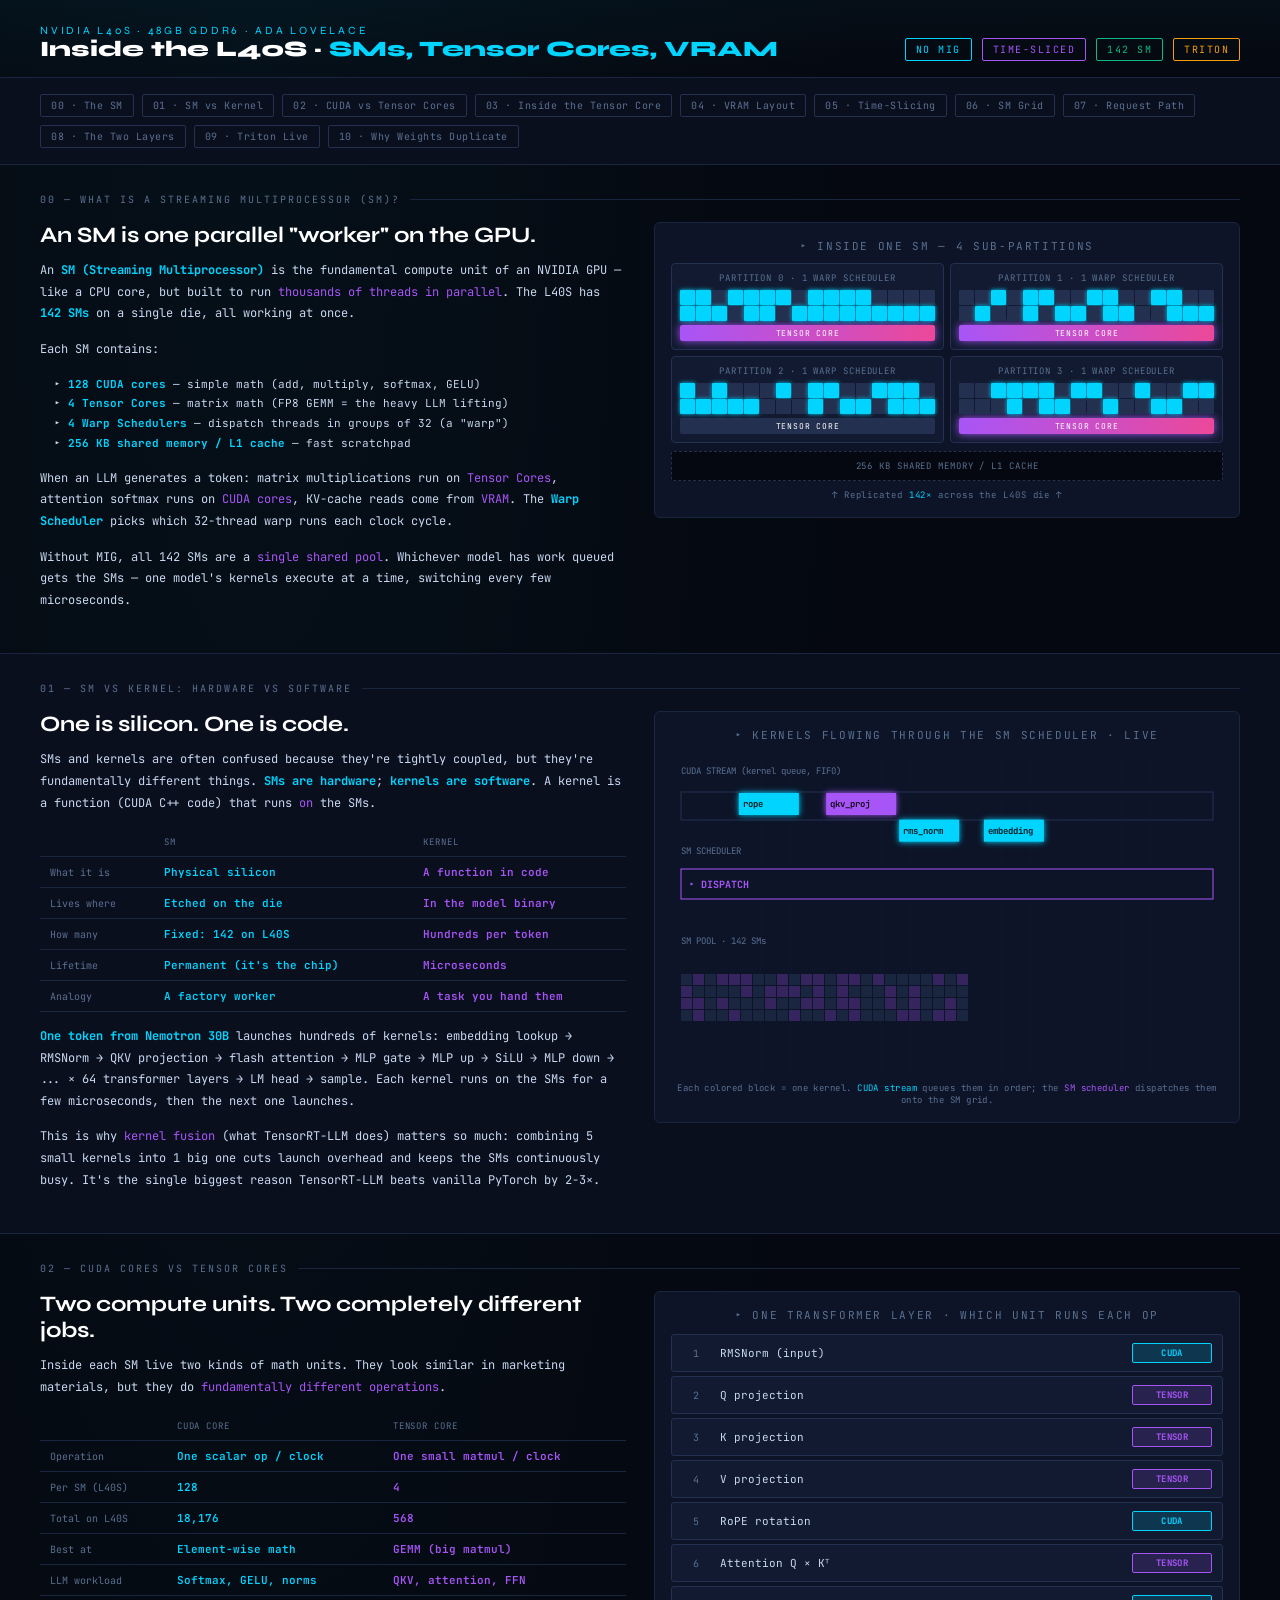
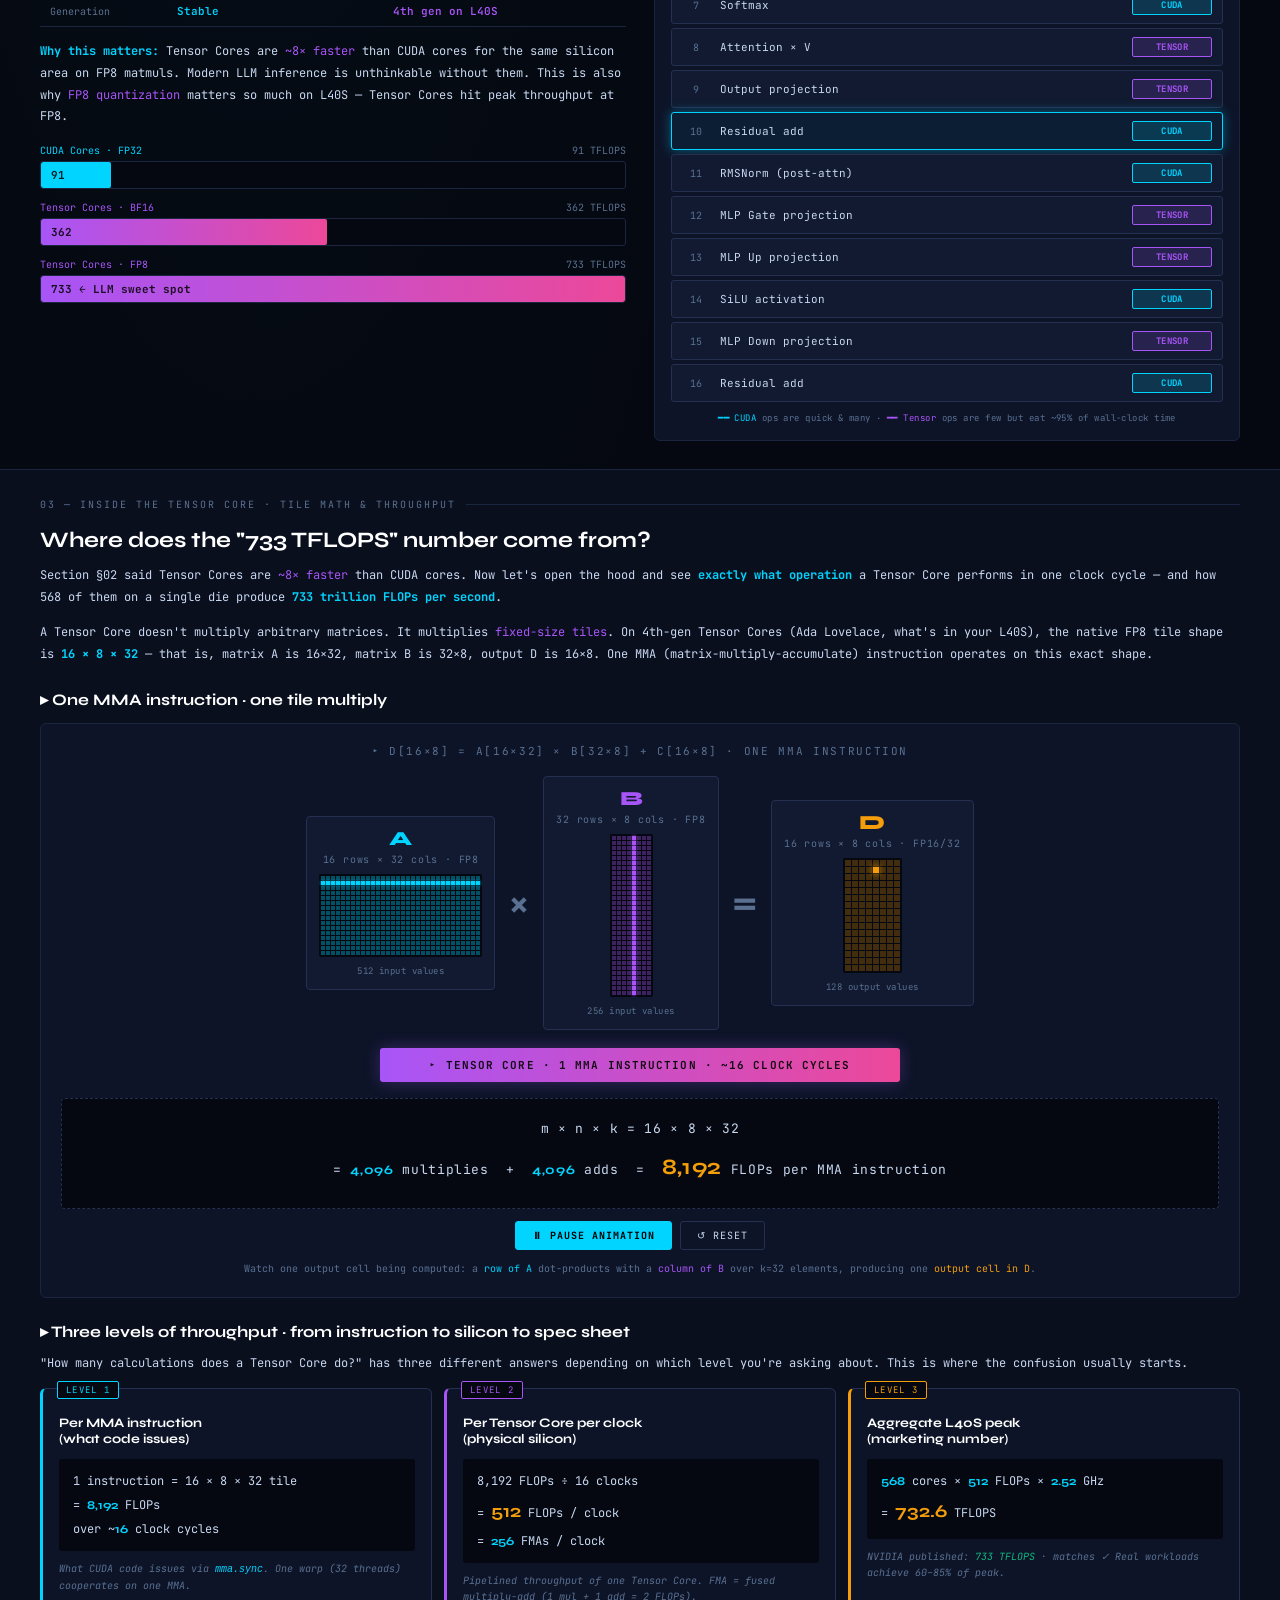
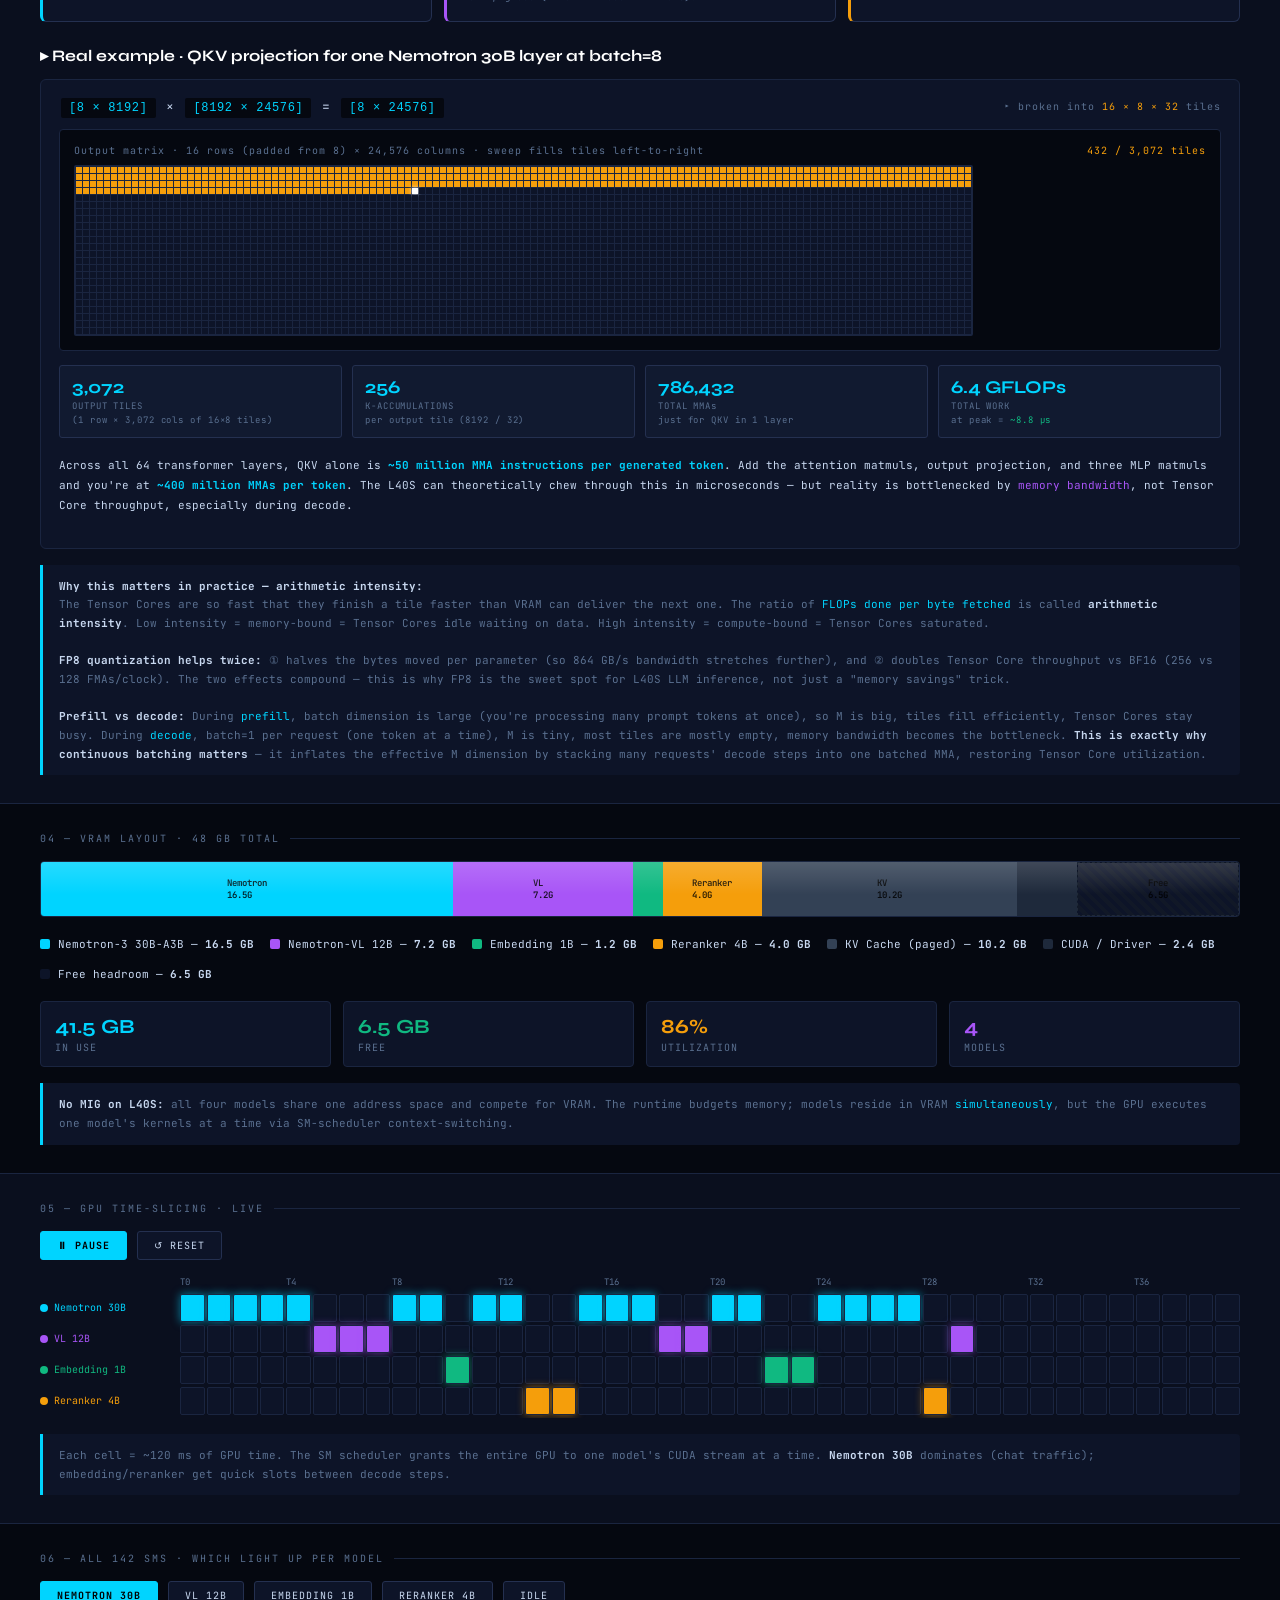
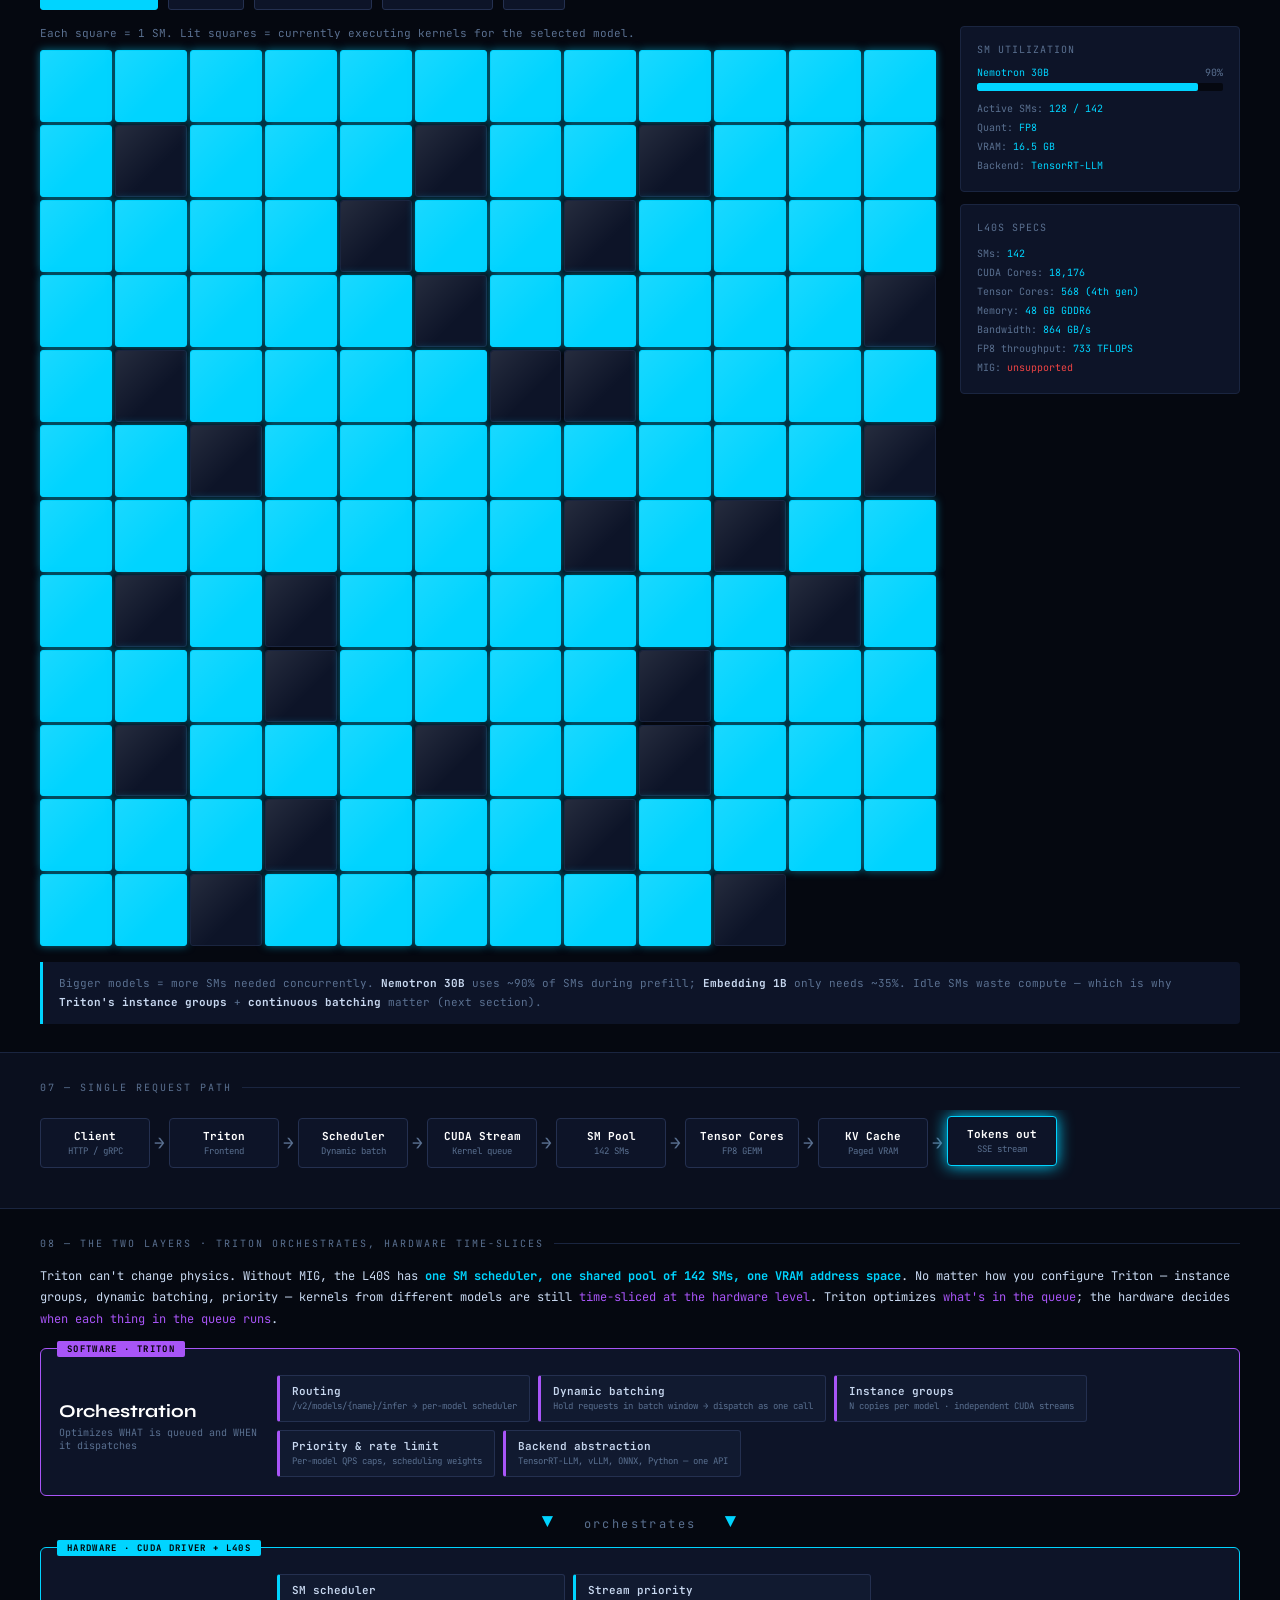
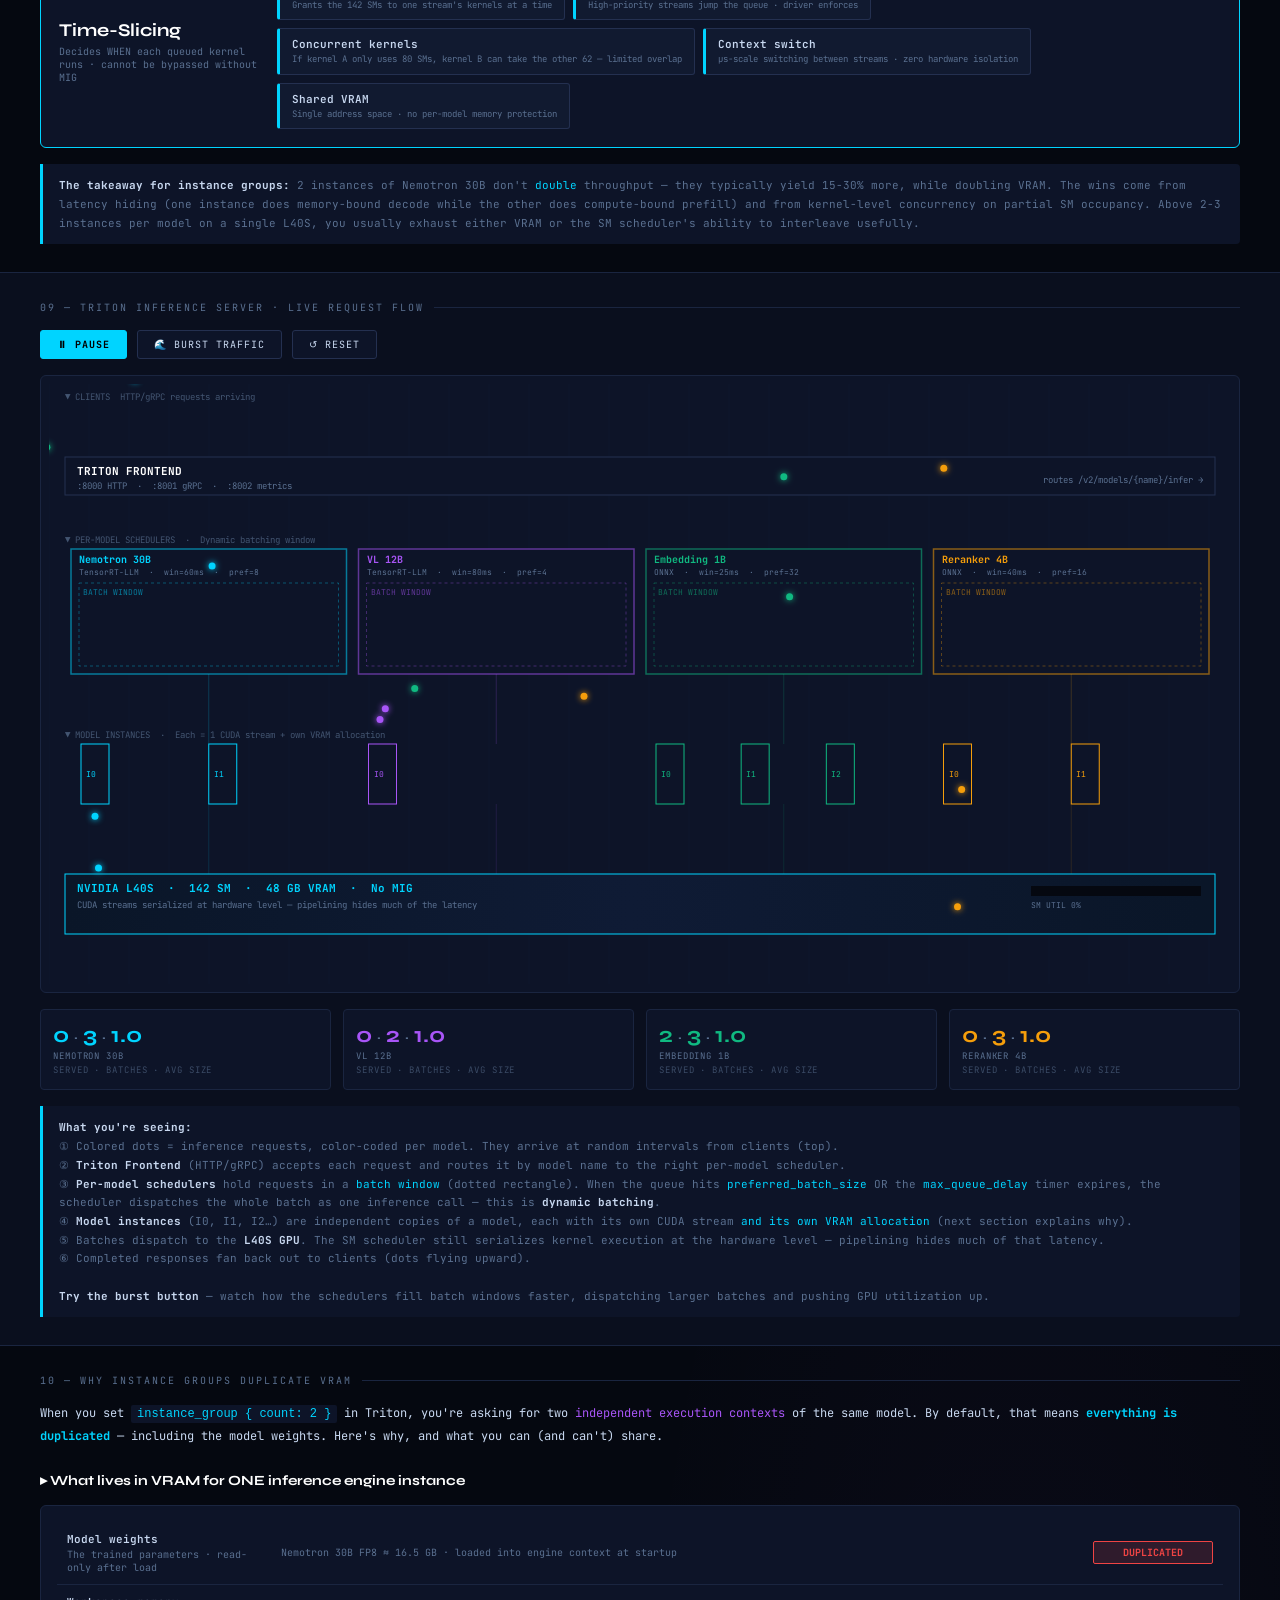
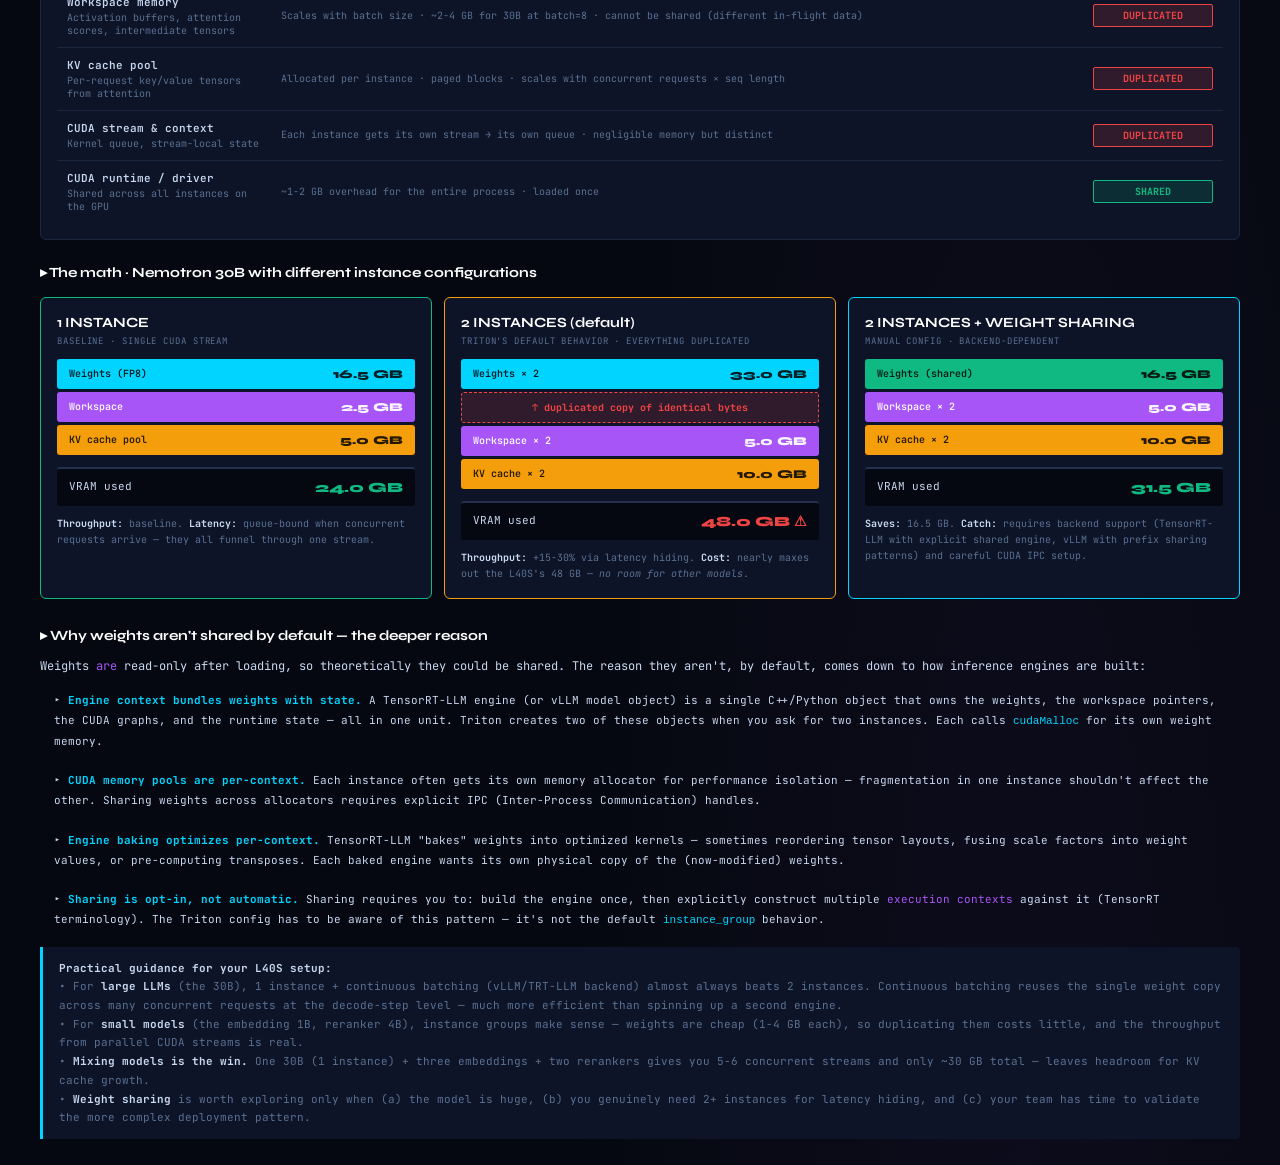
==== commit 811e3114: "Update content references after GPU viz rename - Page title and logo updated to reflect L40S interna" ====
--- a/visualizations/l40s-gpu-internals.html
+++ b/visualizations/l40s-gpu-internals.html
@@ -3,7 +3,7 @@
 <head>
 <meta charset="UTF-8">
 <meta name="viewport" content="width=device-width, initial-scale=1.0">
-<title>L40S GPU & Triton — Multi-Model Serving Architecture</title>
+<title>NVIDIA L40S Internals — SMs, Tensor Cores, and How Models Share a GPU</title>
 <link href="https://fonts.googleapis.com/css2?family=JetBrains+Mono:wght@300;400;600;700&family=Syne:wght@400;700;800&display=swap" rel="stylesheet">
 <style>
   :root {
@@ -383,7 +383,7 @@
 <header>
   <div class="logo">
     <div class="logo-top">NVIDIA L40S · 48GB GDDR6 · Ada Lovelace</div>
-    <div class="logo-main">Multi-Model GPU + <span>Triton Serving</span></div>
+    <div class="logo-main">Inside the L40S · <span>SMs, Tensor Cores, VRAM</span></div>
   </div>
   <div style="display:flex;gap:10px;align-items:center;flex-wrap:wrap">
     <span class="badge">No MIG</span>
